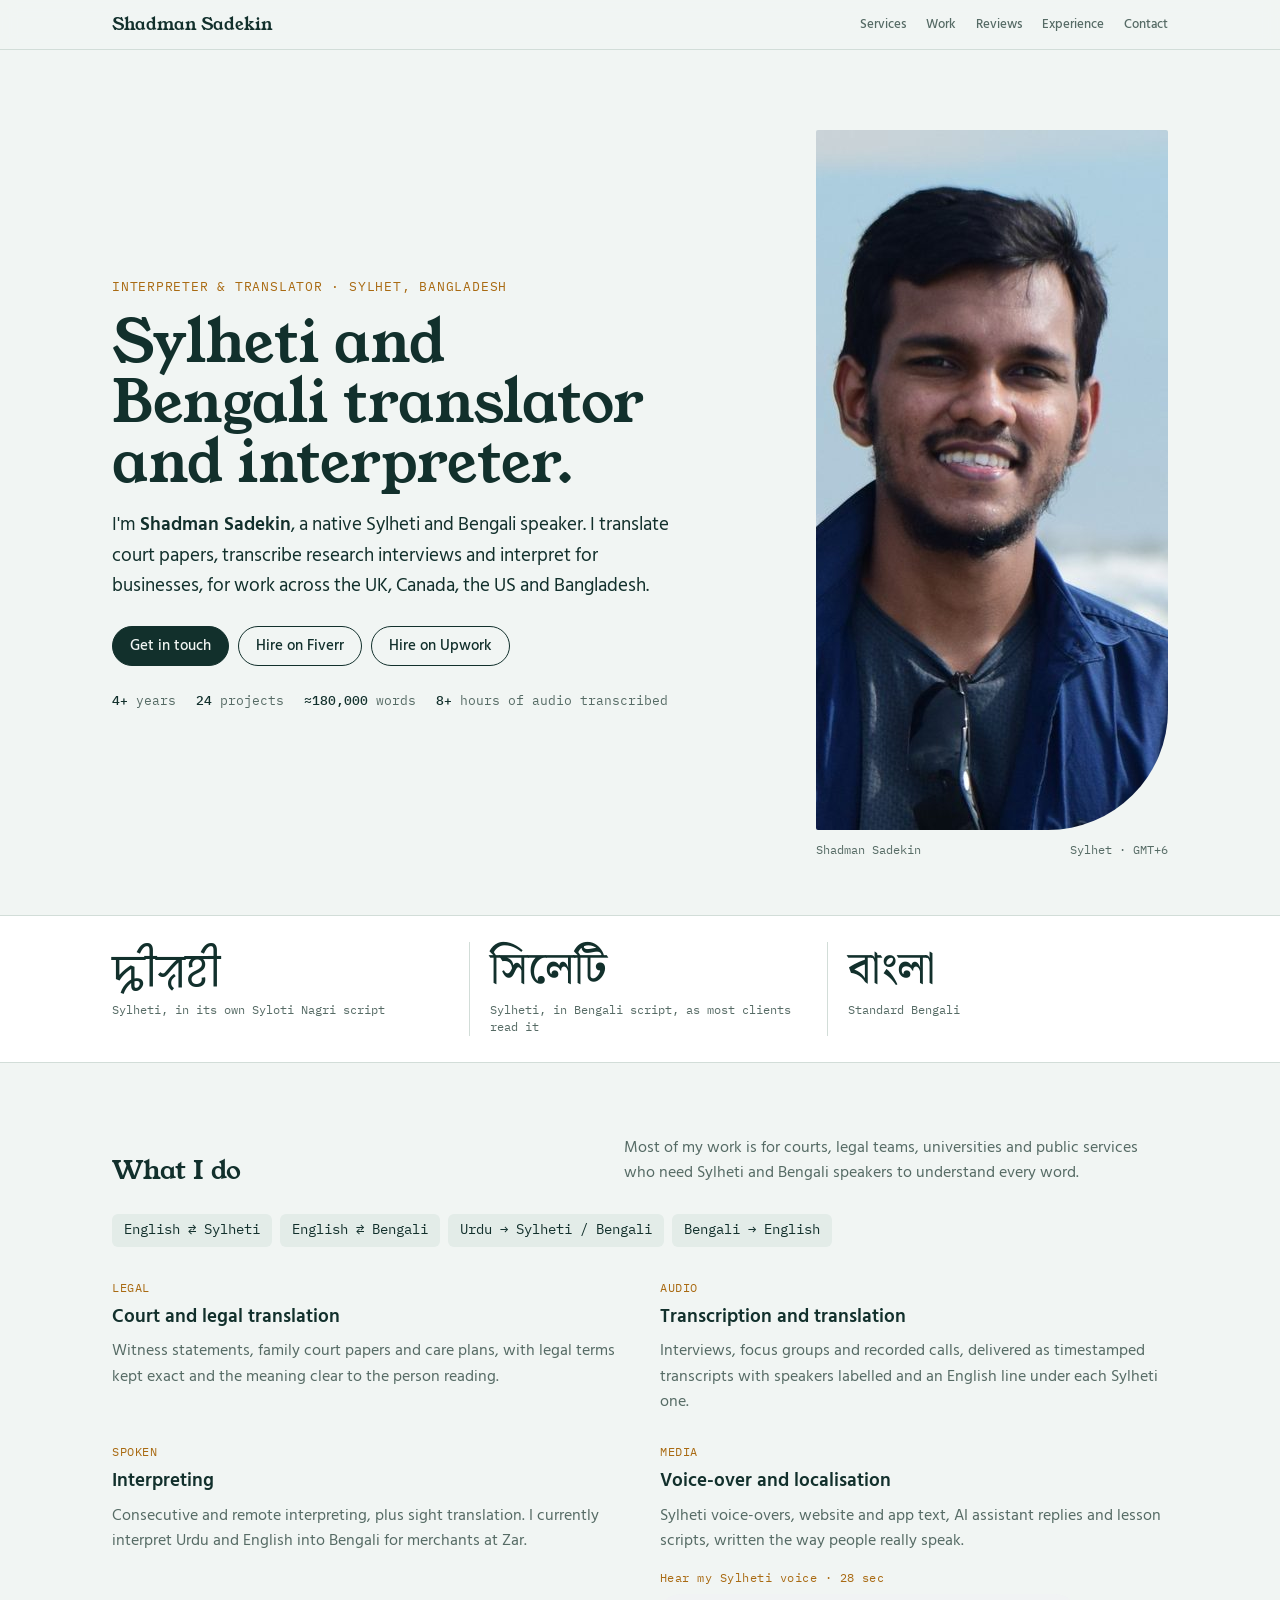
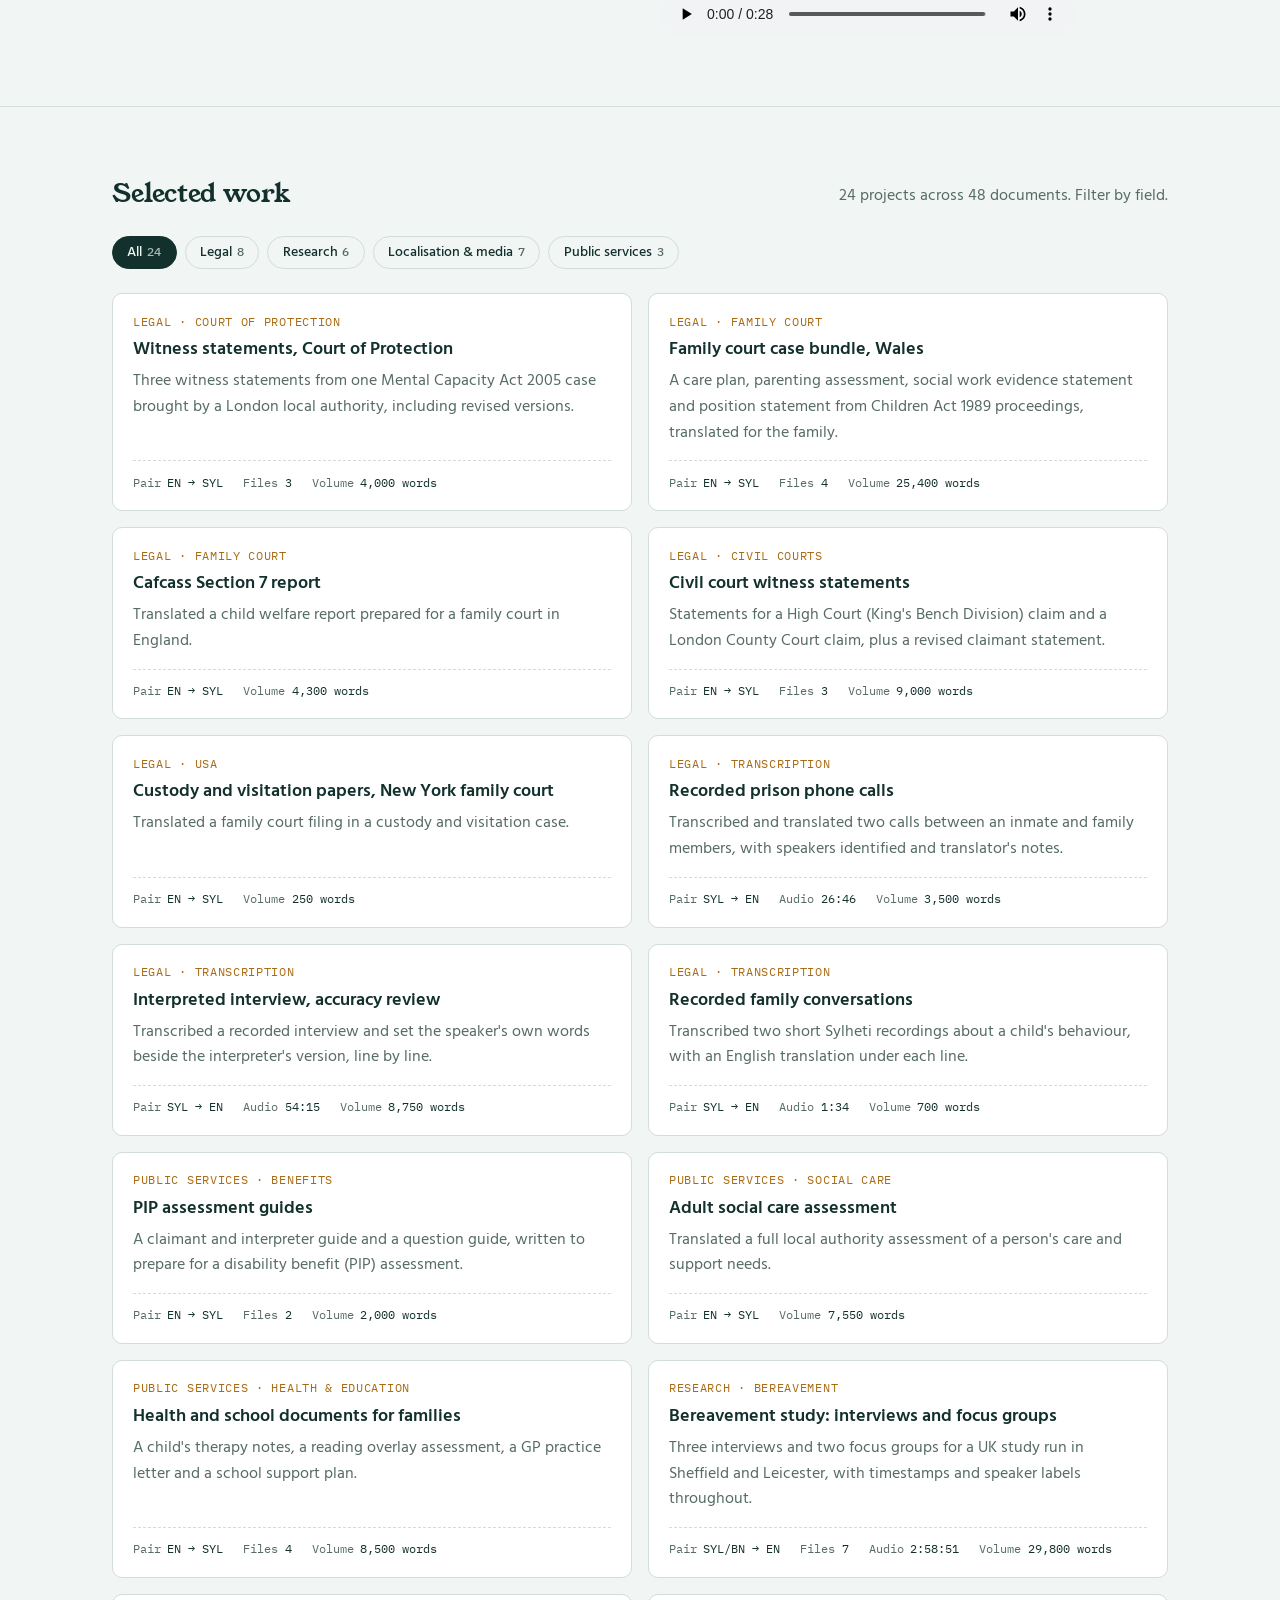
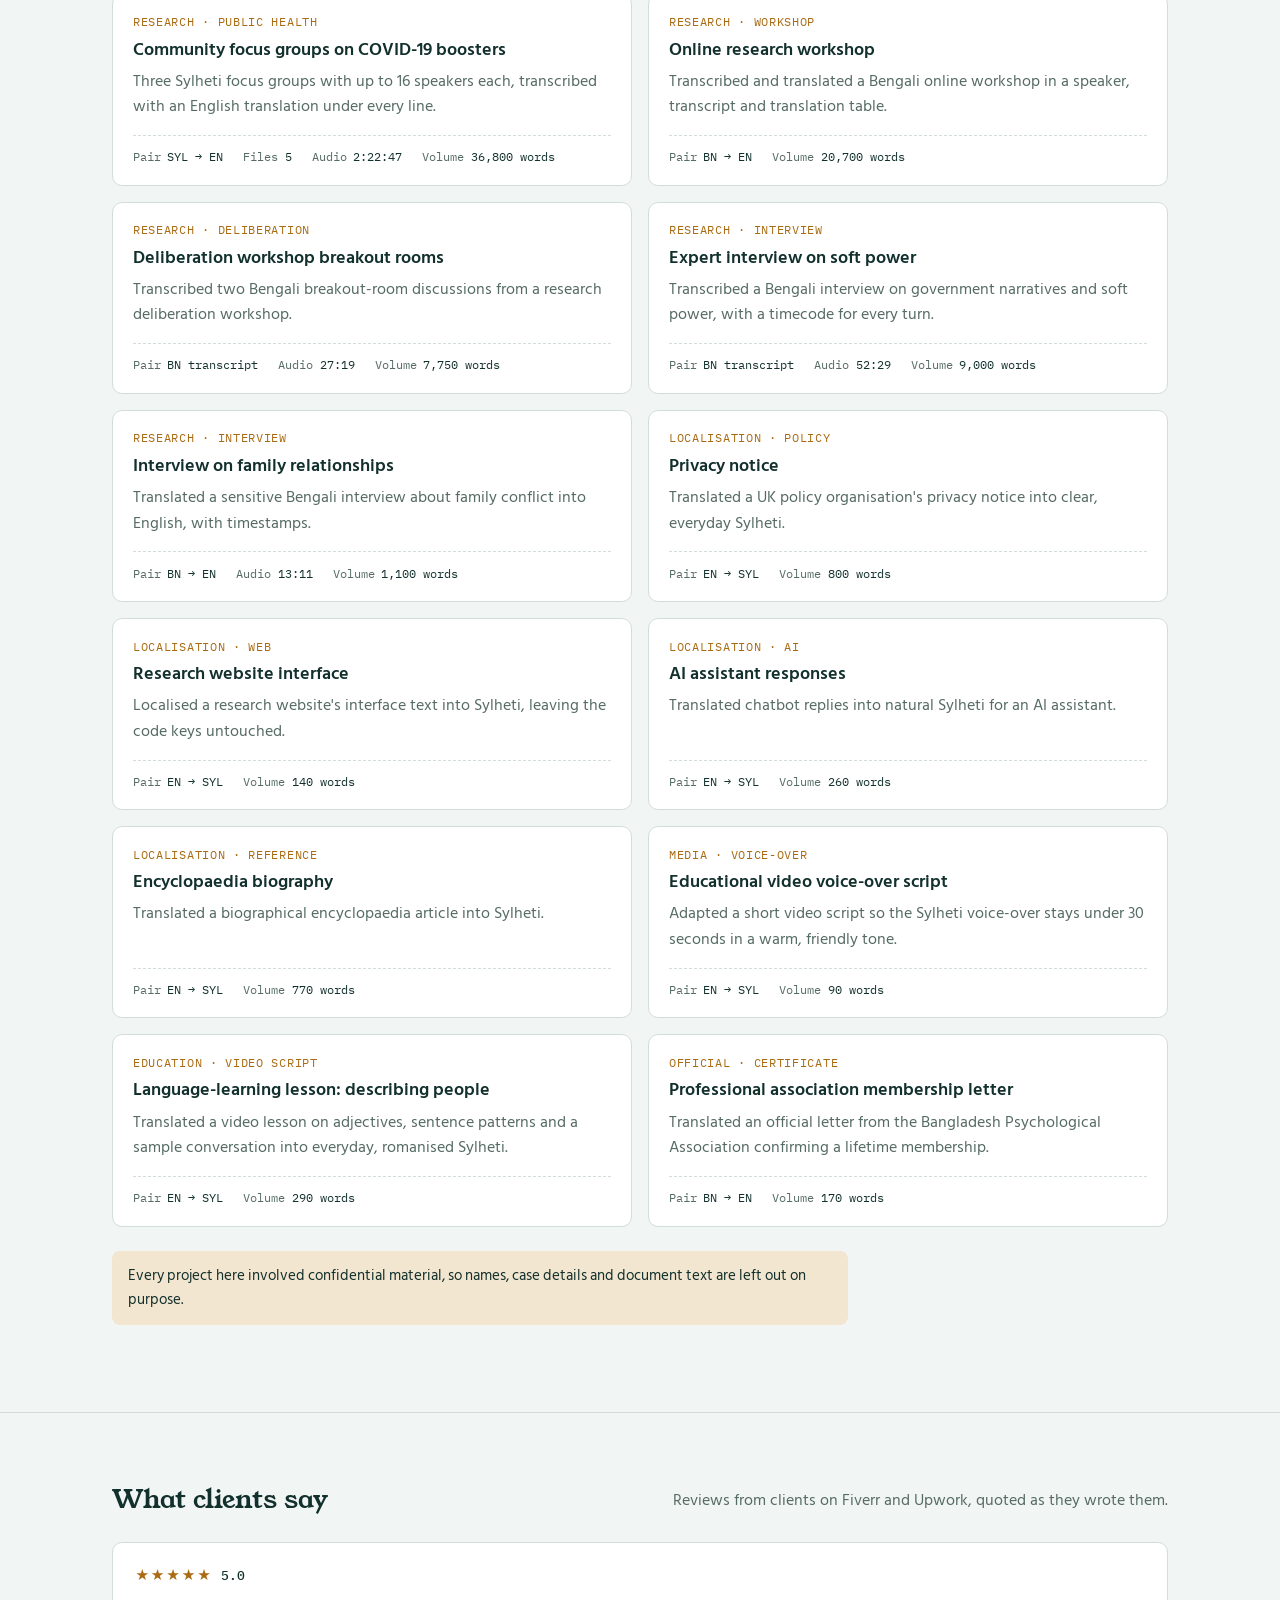
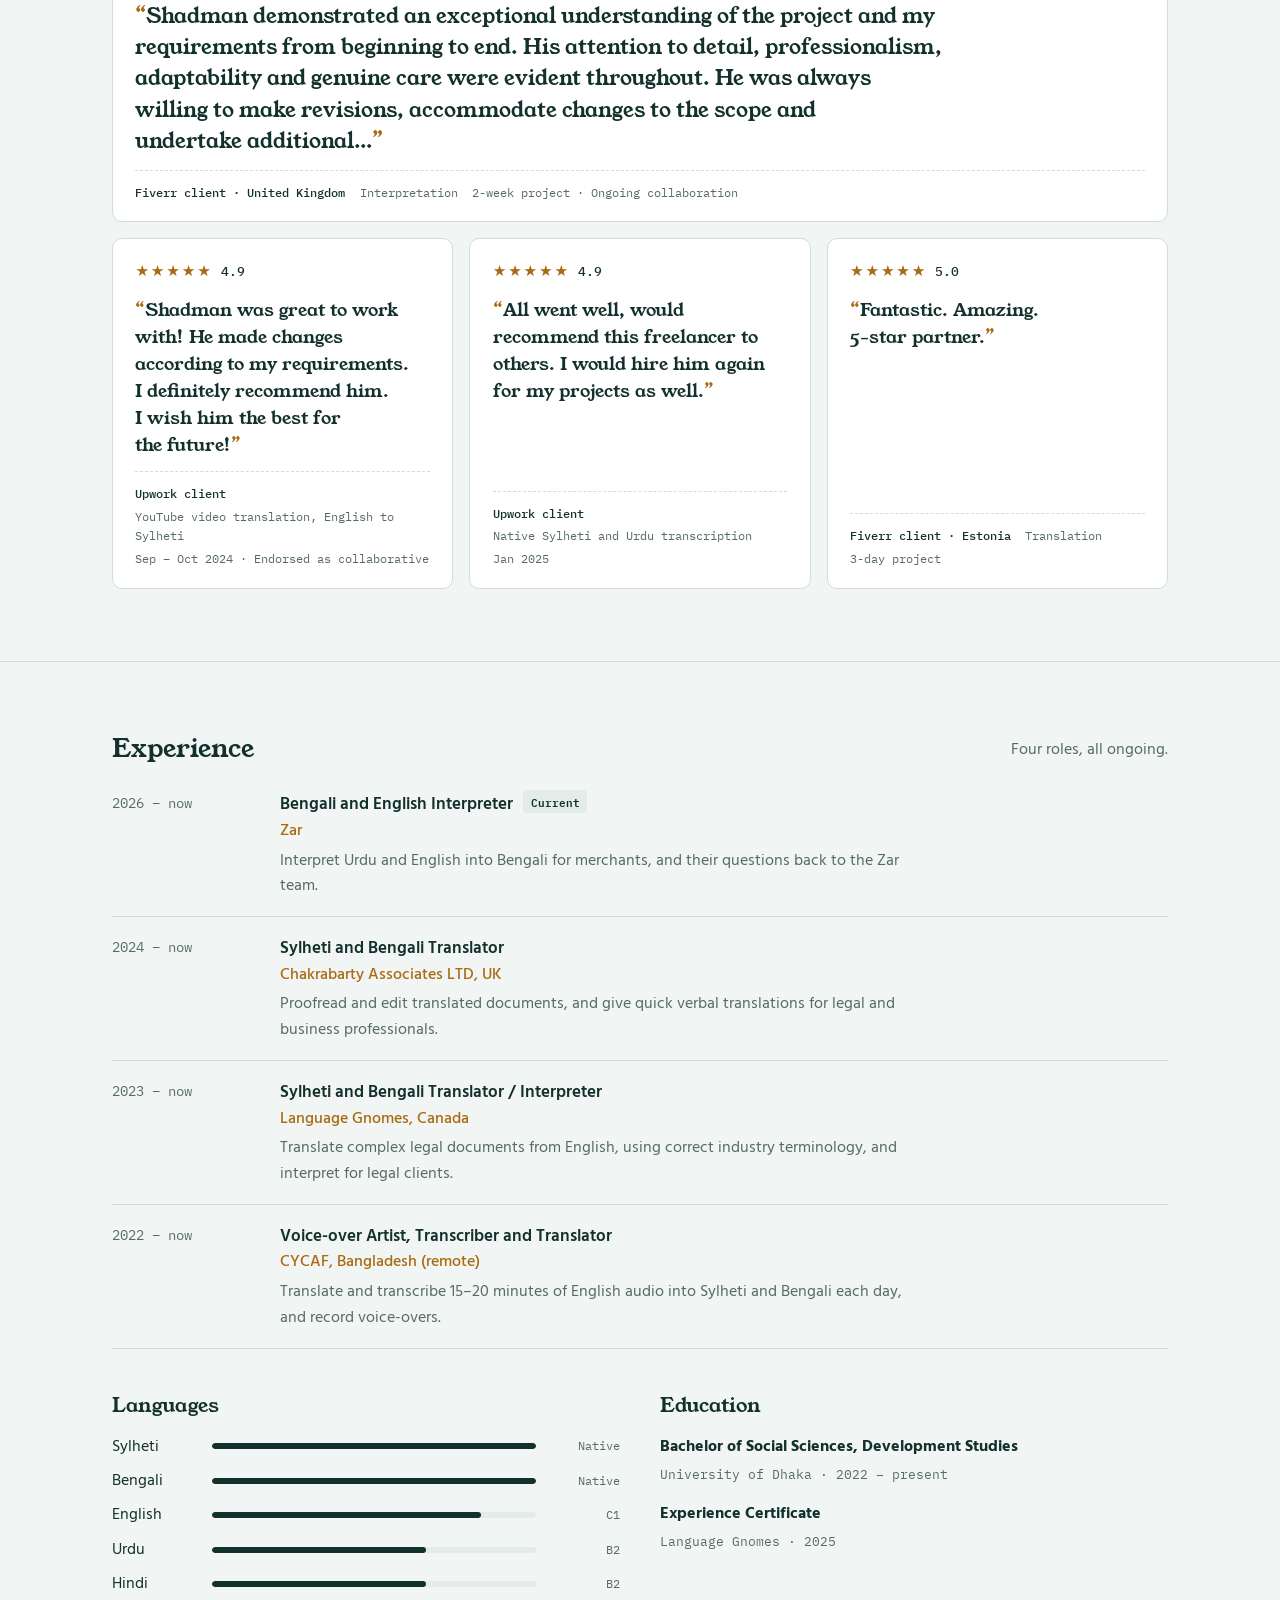
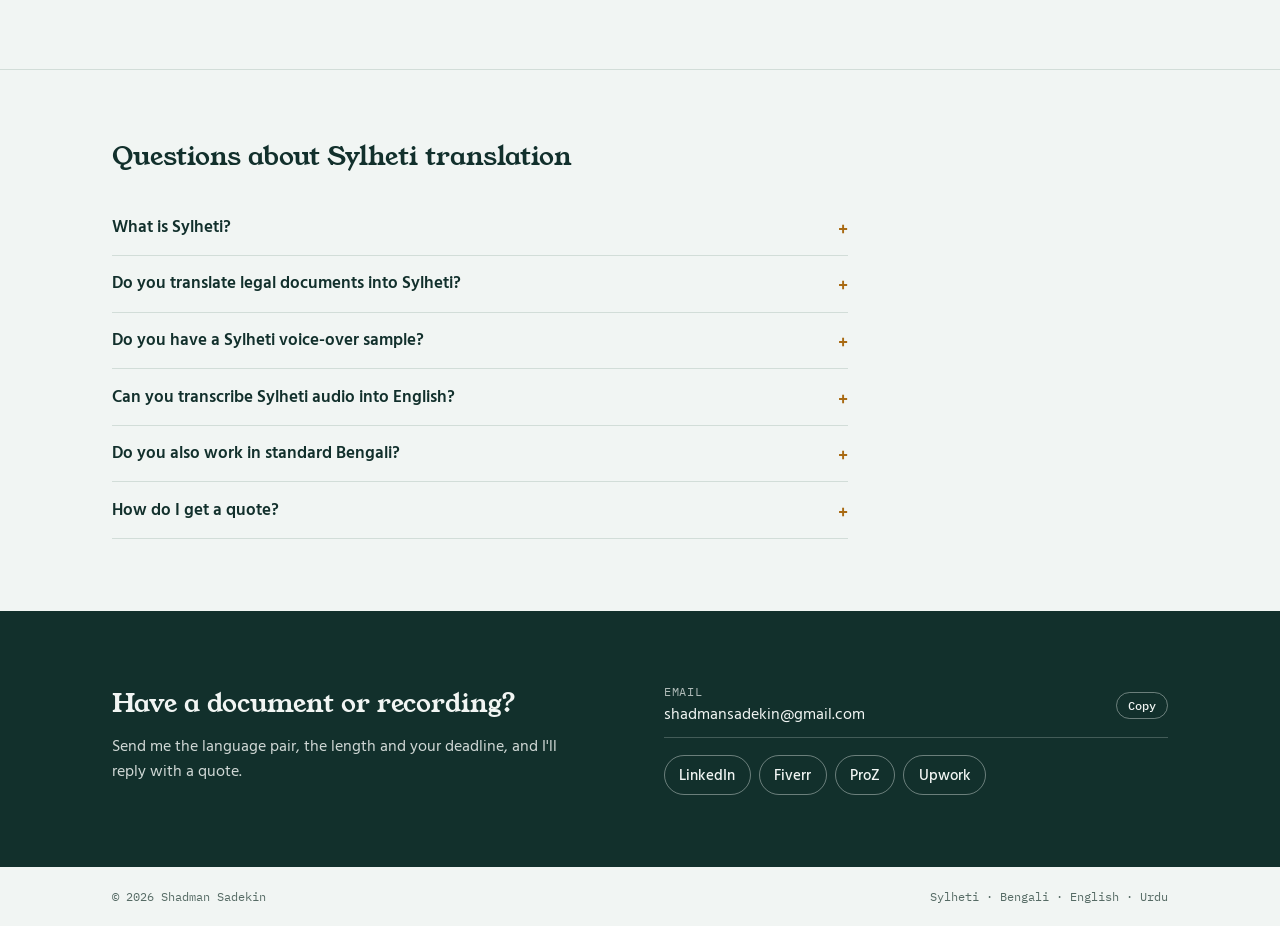
==== index.html @ e210abb5 "Add Sylheti and Bengali translator portfolio site Static one-page portfolio for Shadman Sadekin: ser" ====
<!doctype html>
<html lang="en">
<head>
<meta charset="utf-8">
<meta name="viewport" content="width=device-width, initial-scale=1, viewport-fit=cover">
<title>Shadman Sadekin | Sylheti Translator & Interpreter, Bengali Translator</title>
<meta name="description" content="Shadman Sadekin is a native Sylheti and Bengali translator and interpreter in Sylhet, Bangladesh. Legal translation, Sylheti transcription, interpreting and voice-over for UK, US and Canadian clients.">
<meta name="author" content="Shadman Sadekin">
<link rel="canonical" href="https://shadmansadekin-sylheti-bengali.netlify.app/">
<meta name="robots" content="index, follow">
<meta property="og:type" content="profile">
<meta property="og:title" content="Shadman Sadekin | Sylheti Translator & Interpreter, Bengali Translator">
<meta property="og:description" content="Shadman Sadekin is a native Sylheti and Bengali translator and interpreter in Sylhet, Bangladesh. Legal translation, Sylheti transcription, interpreting and voice-over for UK, US and Canadian clients.">
<meta property="og:url" content="https://shadmansadekin-sylheti-bengali.netlify.app/">
<meta property="og:image" content="https://shadmansadekin-sylheti-bengali.netlify.app/shadman-sadekin-sylheti-translator.jpg">
<meta property="og:image:alt" content="Shadman Sadekin, Sylheti translator">
<meta property="profile:first_name" content="Shadman">
<meta property="profile:last_name" content="Sadekin">
<meta name="twitter:card" content="summary">
<meta name="twitter:title" content="Shadman Sadekin | Sylheti Translator & Interpreter, Bengali Translator">
<meta name="twitter:description" content="Shadman Sadekin is a native Sylheti and Bengali translator and interpreter in Sylhet, Bangladesh. Legal translation, Sylheti transcription, interpreting and voice-over for UK, US and Canadian clients.">
<meta name="twitter:image" content="https://shadmansadekin-sylheti-bengali.netlify.app/shadman-sadekin-sylheti-translator.jpg">
<link rel="icon" href="favicon.svg" type="image/svg+xml">
<script type="application/ld+json">
[
 {
  "@context": "https://schema.org",
  "@type": "Person",
  "@id": "https://shadmansadekin-sylheti-bengali.netlify.app/#person",
  "name": "Shadman Sadekin",
  "jobTitle": "Sylheti and Bengali Translator and Interpreter",
  "url": "https://shadmansadekin-sylheti-bengali.netlify.app/",
  "image": "https://shadmansadekin-sylheti-bengali.netlify.app/shadman-sadekin-sylheti-translator.jpg",
  "email": "mailto:shadmansadekin@gmail.com",
  "address": {
   "@type": "PostalAddress",
   "addressLocality": "Sylhet",
   "postalCode": "3100",
   "addressCountry": "BD"
  },
  "knowsLanguage": [
   "Sylheti",
   "Bengali",
   "English",
   "Urdu",
   "Hindi"
  ],
  "alumniOf": {
   "@type": "CollegeOrUniversity",
   "name": "University of Dhaka"
  },
  "sameAs": [
   "https://www.linkedin.com/in/shadman-sadekin-sylheti-translator/",
   "https://www.fiverr.com/shadmansadekin",
   "https://www.proz.com/profile/4328783",
   "https://www.upwork.com/freelancers/~0106fdbb186510ec1e"
  ]
 },
 {
  "@context": "https://schema.org",
  "@type": "ProfessionalService",
  "name": "Shadman Sadekin – Sylheti Translation and Interpreting",
  "url": "https://shadmansadekin-sylheti-bengali.netlify.app/",
  "image": "https://shadmansadekin-sylheti-bengali.netlify.app/shadman-sadekin-sylheti-translator.jpg",
  "email": "shadmansadekin@gmail.com",
  "founder": {
   "@id": "https://shadmansadekin-sylheti-bengali.netlify.app/#person"
  },
  "address": {
   "@type": "PostalAddress",
   "addressLocality": "Sylhet",
   "postalCode": "3100",
   "addressCountry": "BD"
  },
  "areaServed": [
   "United Kingdom",
   "United States",
   "Canada",
   "Bangladesh"
  ],
  "availableLanguage": [
   "Sylheti",
   "Bengali",
   "English",
   "Urdu"
  ],
  "serviceType": [
   "Sylheti translation",
   "Sylheti interpreting",
   "Sylheti transcription",
   "Bengali translation",
   "Legal translation",
   "Voice-over"
  ],
  "sameAs": [
   "https://www.linkedin.com/in/shadman-sadekin-sylheti-translator/",
   "https://www.fiverr.com/shadmansadekin",
   "https://www.proz.com/profile/4328783",
   "https://www.upwork.com/freelancers/~0106fdbb186510ec1e"
  ]
 },
 {
  "@context": "https://schema.org",
  "@type": "FAQPage",
  "mainEntity": [
   {
    "@type": "Question",
    "name": "What is Sylheti?",
    "acceptedAnswer": {
     "@type": "Answer",
     "text": "Sylheti is the language of the Sylhet region in north-east Bangladesh. It is also the main home language of most British Bangladeshi families. It is close to Bengali but different enough that many Sylheti speakers need a Sylheti translator or interpreter, not a standard Bengali one."
    }
   },
   {
    "@type": "Question",
    "name": "Do you translate legal documents into Sylheti?",
    "acceptedAnswer": {
     "@type": "Answer",
     "text": "Yes. I have translated witness statements for the Court of Protection, the High Court and county courts, family court bundles, Cafcass Section 7 reports, care plans and parenting assessments from English into Sylheti."
    }
   },
   {
    "@type": "Question",
    "name": "Do you have a Sylheti voice-over sample?",
    "acceptedAnswer": {
     "@type": "Answer",
     "text": "Yes. You can play a 28-second sample of my Sylheti voice in the Services section of this page."
    }
   },
   {
    "@type": "Question",
    "name": "Can you transcribe Sylheti audio into English?",
    "acceptedAnswer": {
     "@type": "Answer",
     "text": "Yes. I have transcribed more than 8 hours of Sylheti and Bengali interviews, focus groups and recorded calls, delivered as timestamped transcripts with speakers labelled and an English translation under each line."
    }
   },
   {
    "@type": "Question",
    "name": "Do you also work in standard Bengali?",
    "acceptedAnswer": {
     "@type": "Answer",
     "text": "Yes. I am a native speaker of both Sylheti and Bengali, and I translate and interpret between English, Bengali and Urdu."
    }
   },
   {
    "@type": "Question",
    "name": "How do I get a quote?",
    "acceptedAnswer": {
     "@type": "Answer",
     "text": "Email shadmansadekin@gmail.com with the language pair, the length of the document or recording, and your deadline. You can also hire me on Fiverr, Upwork or ProZ."
    }
   }
  ]
 }
]
</script>
<style>
html, body { margin: 0; }
img { max-width: 100%; }
[hidden] { display: none !important; }
:root { padding-top: env(safe-area-inset-top, 0px); padding-bottom: env(safe-area-inset-bottom, 0px); }
</style>
<link rel="preconnect" href="https://fonts.googleapis.com">
<link rel="preconnect" href="https://fonts.gstatic.com" crossorigin>
<link rel="stylesheet" href="https://fonts.googleapis.com/css2?family=Young+Serif&family=Hind+Siliguri:wght@400;500;600&family=IBM+Plex+Mono:wght@400;500&family=Noto+Sans+Syloti+Nagri&family=Noto+Serif+Bengali:wght@500&display=swap">
<style>
/* Layout: a working translator's file. Hero with portrait, a band of the three scripts he works in,
   then services, a filterable case list, experience and contact, all on one narrow reading column. */
:root {
  --paper: #f1f5f3;      /* tea-garden mist */
  --surface: #ffffff;
  --ink: #12302c;        /* deep tea-leaf green */
  --muted: #566b65;
  --rule: #d2ddd8;
  --accent: #a96a12;     /* saffron ochre */
  --accent-soft: #f3e6d0;
  --chip: #e3ece8;

  --display: "Young Serif", "Georgia", "Times New Roman", serif;
  --body: "Hind Siliguri", "Segoe UI", system-ui, -apple-system, sans-serif;
  --mono: "IBM Plex Mono", ui-monospace, "SFMono-Regular", Menlo, Consolas, monospace;
  --nagri: "Noto Sans Syloti Nagri", serif;
  --bangla: "Noto Serif Bengali", "Hind Siliguri", serif;

  --step--1: 0.8125rem;
  --step-0: 1rem;
  --step-1: 1.2rem;
  --step-2: 1.6rem;
  --step-3: clamp(2.4rem, 6vw, 3.6rem);
  --wrap: 68rem;
}
@media (prefers-color-scheme: dark) {
  :root:not([data-theme="light"]) {
    --paper: #0d1715; --surface: #13211e; --ink: #e2ebe7; --muted: #94a7a1;
    --rule: #24372f; --accent: #e2a447; --accent-soft: #3a2c16; --chip: #1b2d29;
    color-scheme: dark;
  }
}
:root[data-theme="dark"] {
  --paper: #0d1715; --surface: #13211e; --ink: #e2ebe7; --muted: #94a7a1;
  --rule: #24372f; --accent: #e2a447; --accent-soft: #3a2c16; --chip: #1b2d29;
  color-scheme: dark;
}

* { box-sizing: border-box; }
html { scroll-behavior: smooth; }
@media (prefers-reduced-motion: reduce) { html { scroll-behavior: auto; } }
body {
  background: var(--paper);
  color: var(--ink);
  font-family: var(--body);
  font-size: var(--step-0);
  line-height: 1.6;
}
a { color: inherit; }
a:focus-visible, button:focus-visible { outline: 2px solid var(--accent); outline-offset: 3px; border-radius: 4px; }

.wrap {
  max-width: var(--wrap);
  margin-inline: auto;
  padding-left: max(16px, env(safe-area-inset-left, 0px));
  padding-right: max(16px, env(safe-area-inset-right, 0px));
}

/* Top bar */
body::before { content: ""; position: fixed; inset: 0 0 auto; height: env(safe-area-inset-top, 0px); z-index: 10; background: var(--paper); }
.topbar {
  position: sticky; top: env(safe-area-inset-top, 0px); z-index: 5;
  background: color-mix(in srgb, var(--paper) 92%, transparent);
  backdrop-filter: blur(8px);
  border-bottom: 1px solid var(--rule);
}
.topbar .wrap { display: flex; align-items: center; justify-content: space-between; gap: 1rem; padding-block: 0.7rem; }
.brand { font-family: var(--display); font-size: 1.05rem; text-decoration: none; }
.topbar nav { display: flex; gap: 1.25rem; flex-wrap: wrap; }
.topbar nav a { text-decoration: none; font-size: var(--step--1); color: var(--muted); font-weight: 500; }
.topbar nav a:hover { color: var(--ink); }

/* Hero */
.hero .wrap {
  display: grid;
  grid-template-columns: minmax(0, 1.35fr) minmax(0, 1fr);
  gap: clamp(1.5rem, 5vw, 4rem);
  align-items: center;
  padding-block: clamp(2.5rem, 7vw, 5rem) clamp(2rem, 5vw, 3.5rem);
}
.eyebrow {
  font-family: var(--mono); font-size: var(--step--1); letter-spacing: 0.06em; text-transform: uppercase;
  color: var(--accent); margin: 0 0 0.9rem;
}
.hero h1 {
  font-family: var(--display); font-weight: 400; font-size: var(--step-3); line-height: 1.05;
  margin: 0 0 1rem; text-wrap: balance;
}
.hero .lede { font-size: var(--step-1); max-width: 36rem; margin: 0 0 1.5rem; }
.hero .lede strong { font-weight: 600; }
.cta { display: flex; flex-wrap: wrap; gap: 0.6rem; margin-bottom: 1.6rem; }
.btn {
  display: inline-flex; align-items: center; gap: 0.4rem;
  padding: 0.6rem 1.05rem; border-radius: 999px; font-weight: 500; text-decoration: none;
  border: 1px solid var(--ink); font-size: 0.95rem; line-height: 1.2;
}
.btn.primary { background: var(--ink); color: var(--paper); }
.btn.primary:hover { background: var(--accent); border-color: var(--accent); color: var(--paper); }
.btn.ghost:hover { border-color: var(--accent); color: var(--accent); }
.stats {
  font-family: var(--mono); font-size: var(--step--1); color: var(--muted);
  display: flex; flex-wrap: wrap; gap: 0.35rem 1.25rem; margin: 0; padding: 0; list-style: none;
  font-variant-numeric: tabular-nums;
}
.stats b { color: var(--ink); font-weight: 500; }

.portrait { margin: 0; justify-self: end; width: 100%; max-width: 22rem; }
.portrait img {
  display: block; width: 100%; max-width: 100%; aspect-ratio: 4 / 5; object-fit: cover;
  border-radius: 2px 2px 120px 2px;
}
.portrait figcaption {
  font-family: var(--mono); font-size: 0.75rem; color: var(--muted); margin-top: 0.6rem;
  display: flex; justify-content: space-between; gap: 1rem;
}

/* Script band */
.scripts { border-block: 1px solid var(--rule); background: var(--surface); }
.scripts .wrap { display: grid; grid-template-columns: repeat(3, minmax(0, 1fr)); padding-block: 1.6rem; gap: 1rem; }
.specimen { display: grid; gap: 0.3rem; align-content: start; }
.specimen + .specimen { border-left: 1px solid var(--rule); padding-left: 1.25rem; }
.glyphs { font-size: clamp(1.9rem, 5vw, 2.8rem); line-height: 1.25; }
.glyphs.nagri { font-family: var(--nagri); }
.glyphs.bangla { font-family: var(--bangla); font-weight: 500; }
.specimen small { font-family: var(--mono); font-size: 0.75rem; color: var(--muted); line-height: 1.4; }

/* Sections */
section.block { padding-block: clamp(2.75rem, 7vw, 4.5rem); }
section.block + section.block { border-top: 1px solid var(--rule); }
.sec-head { display: flex; justify-content: space-between; align-items: end; gap: 1rem 2rem; flex-wrap: wrap; margin-bottom: 1.75rem; }
.sec-head h2 { font-family: var(--display); font-weight: 400; font-size: var(--step-2); margin: 0; line-height: 1.15; text-wrap: balance; }
.sec-head p { margin: 0; color: var(--muted); max-width: 34rem; }

/* Pairs */
.pairs { display: flex; flex-wrap: wrap; gap: 0.5rem; margin: 0 0 2rem; padding: 0; list-style: none; }
.pairs li {
  font-family: var(--mono); font-size: 0.85rem; background: var(--chip); padding: 0.35rem 0.75rem; border-radius: 6px;
}

/* Services */
.services { display: grid; grid-template-columns: repeat(2, minmax(0, 1fr)); gap: 1.75rem 2.5rem; }
.service h3 { font-size: var(--step-1); font-weight: 600; margin: 0 0 0.35rem; }
.service p { margin: 0; color: var(--muted); max-width: 32rem; }
.service .tag { font-family: var(--mono); font-size: 0.72rem; color: var(--accent); letter-spacing: 0.05em; text-transform: uppercase; display: block; margin-bottom: 0.3rem; }

/* Work */
.filters { display: flex; flex-wrap: wrap; gap: 0.5rem; margin-bottom: 1.5rem; }
.filters button {
  font: 500 0.88rem/1.2 var(--body); color: var(--ink); background: transparent;
  border: 1px solid var(--rule); border-radius: 999px; padding: 0.45rem 0.9rem; cursor: pointer;
}
.filters button:hover { border-color: var(--ink); }
.filters button[aria-pressed="true"] { background: var(--ink); color: var(--paper); border-color: var(--ink); }
.filters button span { font-family: var(--mono); font-size: 0.75rem; opacity: 0.7; margin-left: 0.3rem; }

.cases { list-style: none; margin: 0; padding: 0; display: grid; grid-template-columns: repeat(2, minmax(0, 1fr)); gap: 1rem; }
.case {
  background: var(--surface); border: 1px solid var(--rule); border-radius: 10px;
  padding: 1.15rem 1.25rem 1.1rem; display: grid; grid-template-rows: auto auto 1fr auto; gap: 0.45rem; min-width: 0;
}
.case .kind { font-family: var(--mono); font-size: 0.72rem; letter-spacing: 0.06em; text-transform: uppercase; color: var(--accent); }
.case h3 { margin: 0; font-size: 1.1rem; font-weight: 600; line-height: 1.3; }
.case p { margin: 0; color: var(--muted); }
.case dl {
  margin: 0.5rem 0 0; padding-top: 0.7rem; border-top: 1px dashed var(--rule);
  display: flex; flex-wrap: wrap; gap: 0.4rem 1.25rem; font-family: var(--mono); font-size: 0.78rem;
  font-variant-numeric: tabular-nums;
}
.case dl div { display: flex; gap: 0.4rem; }
.case dt { color: var(--muted); }
.case dd { margin: 0; }
.confidential {
  margin-top: 1.5rem; padding: 0.85rem 1rem; border-radius: 8px; background: var(--accent-soft);
  font-size: 0.92rem; max-width: 46rem;
}

/* Experience */
.timeline { list-style: none; margin: 0; padding: 0; display: grid; gap: 0; }
.timeline li {
  display: grid; grid-template-columns: 9rem minmax(0, 1fr); gap: 1.5rem;
  padding-block: 1.1rem; border-bottom: 1px solid var(--rule);
}
.timeline li:first-child { padding-top: 0; }
.timeline .when { font-family: var(--mono); font-size: 0.85rem; color: var(--muted); padding-top: 0.15rem; font-variant-numeric: tabular-nums; }
.timeline h3 { margin: 0; font-size: 1.05rem; font-weight: 600; }
.timeline .org { color: var(--accent); font-weight: 500; }
.timeline p { margin: 0.25rem 0 0; color: var(--muted); max-width: 40rem; }
.now { font-family: var(--mono); font-size: 0.7rem; background: var(--chip); color: var(--ink); padding: 0.1rem 0.45rem; border-radius: 4px; margin-left: 0.4rem; vertical-align: 2px; }

.two-col { display: grid; grid-template-columns: minmax(0, 1fr) minmax(0, 1fr); gap: 2.5rem; margin-top: 2.5rem; }
.two-col h3 { font-family: var(--display); font-weight: 400; font-size: 1.25rem; margin: 0 0 0.8rem; }
.langs { list-style: none; margin: 0; padding: 0; display: grid; gap: 0.55rem; }
.langs li { display: grid; grid-template-columns: 5.5rem minmax(0, 1fr) auto; align-items: center; gap: 0.75rem; }
.langs .bar { height: 6px; background: var(--chip); border-radius: 3px; overflow: hidden; }
.langs .bar i { display: block; height: 100%; background: var(--ink); border-radius: 3px; }
.langs .lvl { font-family: var(--mono); font-size: 0.78rem; color: var(--muted); min-width: 4.5rem; text-align: right; }
.edu p { margin: 0 0 0.35rem; }
.edu .meta { font-family: var(--mono); font-size: 0.8rem; color: var(--muted); }

/* Contact */
.contact { background: var(--ink); color: var(--paper); }
.contact .wrap { padding-block: clamp(2.75rem, 7vw, 4.5rem); display: grid; grid-template-columns: minmax(0, 1fr) minmax(0, 1fr); gap: 2rem 3rem; }
.contact h2 { font-family: var(--display); font-weight: 400; font-size: var(--step-2); margin: 0 0 0.6rem; }
.contact p { margin: 0; opacity: 0.85; max-width: 30rem; }
.reach { display: grid; gap: 0.7rem; align-content: start; }
.reach-row {
  display: flex; align-items: center; justify-content: space-between; gap: 0.75rem;
  border-bottom: 1px solid color-mix(in srgb, var(--paper) 22%, transparent); padding-bottom: 0.6rem; min-width: 0;
}
.reach-row .label { font-family: var(--mono); font-size: 0.72rem; text-transform: uppercase; letter-spacing: 0.06em; opacity: 0.7; display: block; }
.reach-row .val { font-size: 1rem; overflow-wrap: anywhere; user-select: all; }
.reach-row a.val { text-decoration: none; }
.reach-row a.val:hover { color: var(--accent); }
.copy {
  font: 500 0.78rem/1 var(--mono); background: transparent; color: var(--paper); cursor: pointer;
  border: 1px solid color-mix(in srgb, var(--paper) 40%, transparent); border-radius: 999px; padding: 0.4rem 0.7rem; flex-shrink: 0;
}
.copy:hover { border-color: var(--accent); color: var(--accent); }
.profiles { display: flex; flex-wrap: wrap; gap: 0.5rem; margin-top: 0.4rem; }
.profiles a {
  text-decoration: none; border: 1px solid color-mix(in srgb, var(--paper) 40%, transparent);
  border-radius: 999px; padding: 0.45rem 0.9rem; font-weight: 500; font-size: 0.92rem;
}
.profiles a:hover { border-color: var(--accent); color: var(--accent); }
footer { font-family: var(--mono); font-size: 0.75rem; color: var(--muted); }
footer .wrap { padding-block: 1.25rem; display: flex; justify-content: space-between; gap: 1rem; flex-wrap: wrap; }

@media (max-width: 760px) {
  .hero .wrap { grid-template-columns: minmax(0, 1fr); }
  .portrait { justify-self: start; max-width: 16rem; order: -1; }
  .services, .cases, .two-col, .contact .wrap { grid-template-columns: minmax(0, 1fr); }
  .timeline li { grid-template-columns: minmax(0, 1fr); gap: 0.2rem; }
  .topbar nav { gap: 0.9rem; }
}
@media (max-width: 520px) {
  .scripts .wrap { grid-template-columns: minmax(0, 1fr); }
  .specimen + .specimen { border-left: 0; padding-left: 0; border-top: 1px solid var(--rule); padding-top: 0.9rem; }
  .topbar nav a.opt { display: none; }
}

.voice { margin-top: 0.9rem; display: grid; gap: 0.4rem; max-width: 26rem; }
.voice-label { font-family: var(--mono); font-size: 0.75rem; color: var(--accent); letter-spacing: 0.04em; }
.voice audio { width: 100%; max-width: 100%; height: 40px; }

.reviews { display: grid; grid-template-columns: repeat(3, minmax(0, 1fr)); gap: 1rem; }
.review {
  margin: 0; background: var(--surface); border: 1px solid var(--rule); border-radius: 10px;
  padding: 1.3rem 1.4rem 1.2rem; display: grid; grid-template-rows: auto 1fr auto; gap: 0.8rem; min-width: 0;
}
.review:first-child { grid-column: 1 / -1; }
.stars { display: flex; align-items: center; gap: 0.5rem; color: var(--accent); letter-spacing: 0.12em; font-size: 0.95rem; }
.stars b { font-family: var(--mono); font-weight: 500; font-size: 0.8rem; color: var(--ink); letter-spacing: 0; }
.review blockquote { margin: 0; }
.review blockquote p { margin: 0; font-family: var(--display); font-size: 1.12rem; line-height: 1.5; text-wrap: pretty; }
.review:first-child blockquote p { font-size: 1.3rem; max-width: 52rem; }
.review blockquote p::before { content: "\201C"; color: var(--accent); }
.review blockquote p::after { content: "\201D"; color: var(--accent); }
.review figcaption {
  display: flex; flex-wrap: wrap; gap: 0.2rem 0.9rem; padding-top: 0.75rem; border-top: 1px dashed var(--rule);
  font-family: var(--mono); font-size: 0.76rem; color: var(--muted);
}
.review figcaption strong { color: var(--ink); font-weight: 500; }
@media (max-width: 900px) {
  .reviews { grid-template-columns: minmax(0, 1fr); }
}

.faqs { display: grid; gap: 0; max-width: 46rem; }
.faq { border-bottom: 1px solid var(--rule); padding-block: 0.9rem; }
.faq summary { cursor: pointer; font-weight: 600; font-size: 1.05rem; list-style: none; display: flex; justify-content: space-between; gap: 1rem; }
.faq summary::-webkit-details-marker { display: none; }
.faq summary::after { content: "+"; font-family: var(--mono); color: var(--accent); }
.faq[open] summary::after { content: "–"; }
.faq p { margin: 0.5rem 0 0; color: var(--muted); }
</style>

</head>
<body>
<header class="topbar">
  <div class="wrap">
    <a class="brand" href="#top">Shadman Sadekin</a>
    <nav aria-label="Sections">
      <a href="#services" class="opt">Services</a>
      <a href="#work">Work</a>
      <a href="#reviews" class="opt">Reviews</a>
      <a href="#experience">Experience</a>
      <a href="#contact">Contact</a>
    </nav>
  </div>
</header>

<main id="top">
  <section class="hero">
    <div class="wrap">
      <div>
        <p class="eyebrow">Interpreter &amp; Translator · Sylhet, Bangladesh</p>
        <h1>Sylheti and Bengali translator and interpreter.</h1>
        <p class="lede">I'm <strong>Shadman Sadekin</strong>, a native Sylheti and Bengali speaker. I translate court papers, transcribe research interviews and interpret for businesses, for work across the UK, Canada, the US and Bangladesh.</p>
        <div class="cta">
          <a class="btn primary" href="#contact">Get in touch</a>
          <a class="btn ghost" href="https://www.fiverr.com/shadmansadekin" target="_blank" rel="noopener">Hire on Fiverr</a>
          <a class="btn ghost" href="https://www.upwork.com/freelancers/~0106fdbb186510ec1e" target="_blank" rel="noopener">Hire on Upwork</a>
        </div>
        <ul class="stats" aria-label="Portfolio at a glance">
          <li><b>4+</b> years</li>
          <li><b>24</b> projects</li>
          <li><b>≈180,000</b> words</li>
          <li><b>8+</b> hours of audio transcribed</li>
        </ul>
      </div>
      <figure class="portrait">
        <img src="shadman-sadekin-sylheti-translator.jpg" alt="Portrait of Shadman Sadekin smiling, wearing a navy shirt, with the sea behind him" width="560" height="700">
        <figcaption><span>Shadman Sadekin</span><span>Sylhet · GMT+6</span></figcaption>
      </figure>
    </div>
  </section>

  <div class="scripts" aria-label="The languages and scripts I work in">
    <div class="wrap">
      <div class="specimen">
        <span class="glyphs nagri" lang="syl-Sylo">ꠍꠤꠟꠐꠤ</span>
        <small>Sylheti, in its own Syloti Nagri script</small>
      </div>
      <div class="specimen">
        <span class="glyphs bangla" lang="syl-Beng">সিলেটি</span>
        <small>Sylheti, in Bengali script, as most clients read it</small>
      </div>
      <div class="specimen">
        <span class="glyphs bangla" lang="bn">বাংলা</span>
        <small>Standard Bengali</small>
      </div>
    </div>
  </div>

  <section class="block" id="services">
    <div class="wrap">
      <div class="sec-head">
        <h2>What I do</h2>
        <p>Most of my work is for courts, legal teams, universities and public services who need Sylheti and Bengali speakers to understand every word.</p>
      </div>
      <ul class="pairs" aria-label="Language pairs">
        <li>English ⇄ Sylheti</li>
        <li>English ⇄ Bengali</li>
        <li>Urdu → Sylheti / Bengali</li>
        <li>Bengali → English</li>
      </ul>
      <div class="services">
        <div class="service">
          <span class="tag">Legal</span>
          <h3>Court and legal translation</h3>
          <p>Witness statements, family court papers and care plans, with legal terms kept exact and the meaning clear to the person reading.</p>
        </div>
        <div class="service">
          <span class="tag">Audio</span>
          <h3>Transcription and translation</h3>
          <p>Interviews, focus groups and recorded calls, delivered as timestamped transcripts with speakers labelled and an English line under each Sylheti one.</p>
        </div>
        <div class="service">
          <span class="tag">Spoken</span>
          <h3>Interpreting</h3>
          <p>Consecutive and remote interpreting, plus sight translation. I currently interpret Urdu and English into Bengali for merchants at Zar.</p>
        </div>
        <div class="service">
          <span class="tag">Media</span>
          <h3>Voice-over and localisation</h3>
          <p>Sylheti voice-overs, website and app text, AI assistant replies and lesson scripts, written the way people really speak.</p>
          <div class="voice">
            <span class="voice-label">Hear my Sylheti voice · 28 sec</span>
            <audio id="voice-sample" controls preload="metadata" src="shadman-sadekin-sylheti-voice-sample.mp3">Your browser can't play this audio sample.</audio>
          </div>
        </div>
      </div>
    </div>
  </section>

  <section class="block" id="work">
    <div class="wrap">
      <div class="sec-head">
        <h2>Selected work</h2>
        <p>24 projects across 48 documents. Filter by field.</p>
      </div>
      <div class="filters" role="group" aria-label="Filter projects by field">
        <button type="button" id="f-all" data-filter="all" aria-pressed="true">All<span>24</span></button>
        <button type="button" id="f-legal" data-filter="legal" aria-pressed="false">Legal<span>8</span></button>
        <button type="button" id="f-research" data-filter="research" aria-pressed="false">Research<span>6</span></button>
        <button type="button" id="f-local" data-filter="local" aria-pressed="false">Localisation &amp; media<span>7</span></button>
        <button type="button" id="f-public" data-filter="public" aria-pressed="false">Public services<span>3</span></button>
      </div>

      <ul class="cases" id="cases">
        <li class="case" data-cat="legal">
          <span class="kind">Legal · Court of Protection</span>
          <h3>Witness statements, Court of Protection</h3>
          <p>Three witness statements from one Mental Capacity Act 2005 case brought by a London local authority, including revised versions.</p>
          <dl><div><dt>Pair</dt><dd>EN → SYL</dd></div><div><dt>Files</dt><dd>3</dd></div><div><dt>Volume</dt><dd>4,000 words</dd></div></dl>
        </li>
        <li class="case" data-cat="legal">
          <span class="kind">Legal · Family court</span>
          <h3>Family court case bundle, Wales</h3>
          <p>A care plan, parenting assessment, social work evidence statement and position statement from Children Act 1989 proceedings, translated for the family.</p>
          <dl><div><dt>Pair</dt><dd>EN → SYL</dd></div><div><dt>Files</dt><dd>4</dd></div><div><dt>Volume</dt><dd>25,400 words</dd></div></dl>
        </li>
        <li class="case" data-cat="legal">
          <span class="kind">Legal · Family court</span>
          <h3>Cafcass Section 7 report</h3>
          <p>Translated a child welfare report prepared for a family court in England.</p>
          <dl><div><dt>Pair</dt><dd>EN → SYL</dd></div><div><dt>Volume</dt><dd>4,300 words</dd></div></dl>
        </li>
        <li class="case" data-cat="legal">
          <span class="kind">Legal · Civil courts</span>
          <h3>Civil court witness statements</h3>
          <p>Statements for a High Court (King's Bench Division) claim and a London County Court claim, plus a revised claimant statement.</p>
          <dl><div><dt>Pair</dt><dd>EN → SYL</dd></div><div><dt>Files</dt><dd>3</dd></div><div><dt>Volume</dt><dd>9,000 words</dd></div></dl>
        </li>
        <li class="case" data-cat="legal">
          <span class="kind">Legal · USA</span>
          <h3>Custody and visitation papers, New York family court</h3>
          <p>Translated a family court filing in a custody and visitation case.</p>
          <dl><div><dt>Pair</dt><dd>EN → SYL</dd></div><div><dt>Volume</dt><dd>250 words</dd></div></dl>
        </li>
        <li class="case" data-cat="legal">
          <span class="kind">Legal · Transcription</span>
          <h3>Recorded prison phone calls</h3>
          <p>Transcribed and translated two calls between an inmate and family members, with speakers identified and translator's notes.</p>
          <dl><div><dt>Pair</dt><dd>SYL → EN</dd></div><div><dt>Audio</dt><dd>26:46</dd></div><div><dt>Volume</dt><dd>3,500 words</dd></div></dl>
        </li>
        <li class="case" data-cat="legal">
          <span class="kind">Legal · Transcription</span>
          <h3>Interpreted interview, accuracy review</h3>
          <p>Transcribed a recorded interview and set the speaker's own words beside the interpreter's version, line by line.</p>
          <dl><div><dt>Pair</dt><dd>SYL → EN</dd></div><div><dt>Audio</dt><dd>54:15</dd></div><div><dt>Volume</dt><dd>8,750 words</dd></div></dl>
        </li>
        <li class="case" data-cat="legal">
          <span class="kind">Legal · Transcription</span>
          <h3>Recorded family conversations</h3>
          <p>Transcribed two short Sylheti recordings about a child's behaviour, with an English translation under each line.</p>
          <dl><div><dt>Pair</dt><dd>SYL → EN</dd></div><div><dt>Audio</dt><dd>1:34</dd></div><div><dt>Volume</dt><dd>700 words</dd></div></dl>
        </li>
        <li class="case" data-cat="public">
          <span class="kind">Public services · Benefits</span>
          <h3>PIP assessment guides</h3>
          <p>A claimant and interpreter guide and a question guide, written to prepare for a disability benefit (PIP) assessment.</p>
          <dl><div><dt>Pair</dt><dd>EN → SYL</dd></div><div><dt>Files</dt><dd>2</dd></div><div><dt>Volume</dt><dd>2,000 words</dd></div></dl>
        </li>
        <li class="case" data-cat="public">
          <span class="kind">Public services · Social care</span>
          <h3>Adult social care assessment</h3>
          <p>Translated a full local authority assessment of a person's care and support needs.</p>
          <dl><div><dt>Pair</dt><dd>EN → SYL</dd></div><div><dt>Volume</dt><dd>7,550 words</dd></div></dl>
        </li>
        <li class="case" data-cat="public">
          <span class="kind">Public services · Health & education</span>
          <h3>Health and school documents for families</h3>
          <p>A child's therapy notes, a reading overlay assessment, a GP practice letter and a school support plan.</p>
          <dl><div><dt>Pair</dt><dd>EN → SYL</dd></div><div><dt>Files</dt><dd>4</dd></div><div><dt>Volume</dt><dd>8,500 words</dd></div></dl>
        </li>
        <li class="case" data-cat="research">
          <span class="kind">Research · Bereavement</span>
          <h3>Bereavement study: interviews and focus groups</h3>
          <p>Three interviews and two focus groups for a UK study run in Sheffield and Leicester, with timestamps and speaker labels throughout.</p>
          <dl><div><dt>Pair</dt><dd>SYL/BN → EN</dd></div><div><dt>Files</dt><dd>7</dd></div><div><dt>Audio</dt><dd>2:58:51</dd></div><div><dt>Volume</dt><dd>29,800 words</dd></div></dl>
        </li>
        <li class="case" data-cat="research">
          <span class="kind">Research · Public health</span>
          <h3>Community focus groups on COVID-19 boosters</h3>
          <p>Three Sylheti focus groups with up to 16 speakers each, transcribed with an English translation under every line.</p>
          <dl><div><dt>Pair</dt><dd>SYL → EN</dd></div><div><dt>Files</dt><dd>5</dd></div><div><dt>Audio</dt><dd>2:22:47</dd></div><div><dt>Volume</dt><dd>36,800 words</dd></div></dl>
        </li>
        <li class="case" data-cat="research">
          <span class="kind">Research · Workshop</span>
          <h3>Online research workshop</h3>
          <p>Transcribed and translated a Bengali online workshop in a speaker, transcript and translation table.</p>
          <dl><div><dt>Pair</dt><dd>BN → EN</dd></div><div><dt>Volume</dt><dd>20,700 words</dd></div></dl>
        </li>
        <li class="case" data-cat="research">
          <span class="kind">Research · Deliberation</span>
          <h3>Deliberation workshop breakout rooms</h3>
          <p>Transcribed two Bengali breakout-room discussions from a research deliberation workshop.</p>
          <dl><div><dt>Pair</dt><dd>BN transcript</dd></div><div><dt>Audio</dt><dd>27:19</dd></div><div><dt>Volume</dt><dd>7,750 words</dd></div></dl>
        </li>
        <li class="case" data-cat="research">
          <span class="kind">Research · Interview</span>
          <h3>Expert interview on soft power</h3>
          <p>Transcribed a Bengali interview on government narratives and soft power, with a timecode for every turn.</p>
          <dl><div><dt>Pair</dt><dd>BN transcript</dd></div><div><dt>Audio</dt><dd>52:29</dd></div><div><dt>Volume</dt><dd>9,000 words</dd></div></dl>
        </li>
        <li class="case" data-cat="research">
          <span class="kind">Research · Interview</span>
          <h3>Interview on family relationships</h3>
          <p>Translated a sensitive Bengali interview about family conflict into English, with timestamps.</p>
          <dl><div><dt>Pair</dt><dd>BN → EN</dd></div><div><dt>Audio</dt><dd>13:11</dd></div><div><dt>Volume</dt><dd>1,100 words</dd></div></dl>
        </li>
        <li class="case" data-cat="local">
          <span class="kind">Localisation · Policy</span>
          <h3>Privacy notice</h3>
          <p>Translated a UK policy organisation's privacy notice into clear, everyday Sylheti.</p>
          <dl><div><dt>Pair</dt><dd>EN → SYL</dd></div><div><dt>Volume</dt><dd>800 words</dd></div></dl>
        </li>
        <li class="case" data-cat="local">
          <span class="kind">Localisation · Web</span>
          <h3>Research website interface</h3>
          <p>Localised a research website's interface text into Sylheti, leaving the code keys untouched.</p>
          <dl><div><dt>Pair</dt><dd>EN → SYL</dd></div><div><dt>Volume</dt><dd>140 words</dd></div></dl>
        </li>
        <li class="case" data-cat="local">
          <span class="kind">Localisation · AI</span>
          <h3>AI assistant responses</h3>
          <p>Translated chatbot replies into natural Sylheti for an AI assistant.</p>
          <dl><div><dt>Pair</dt><dd>EN → SYL</dd></div><div><dt>Volume</dt><dd>260 words</dd></div></dl>
        </li>
        <li class="case" data-cat="local">
          <span class="kind">Localisation · Reference</span>
          <h3>Encyclopaedia biography</h3>
          <p>Translated a biographical encyclopaedia article into Sylheti.</p>
          <dl><div><dt>Pair</dt><dd>EN → SYL</dd></div><div><dt>Volume</dt><dd>770 words</dd></div></dl>
        </li>
        <li class="case" data-cat="local">
          <span class="kind">Media · Voice-over</span>
          <h3>Educational video voice-over script</h3>
          <p>Adapted a short video script so the Sylheti voice-over stays under 30 seconds in a warm, friendly tone.</p>
          <dl><div><dt>Pair</dt><dd>EN → SYL</dd></div><div><dt>Volume</dt><dd>90 words</dd></div></dl>
        </li>
        <li class="case" data-cat="local">
          <span class="kind">Education · Video script</span>
          <h3>Language-learning lesson: describing people</h3>
          <p>Translated a video lesson on adjectives, sentence patterns and a sample conversation into everyday, romanised Sylheti.</p>
          <dl><div><dt>Pair</dt><dd>EN → SYL</dd></div><div><dt>Volume</dt><dd>290 words</dd></div></dl>
        </li>
        <li class="case" data-cat="local">
          <span class="kind">Official · Certificate</span>
          <h3>Professional association membership letter</h3>
          <p>Translated an official letter from the Bangladesh Psychological Association confirming a lifetime membership.</p>
          <dl><div><dt>Pair</dt><dd>BN → EN</dd></div><div><dt>Volume</dt><dd>170 words</dd></div></dl>
        </li>
      </ul>
      <p class="confidential">Every project here involved confidential material, so names, case details and document text are left out on purpose.</p>
    </div>
  </section>

  <section class="block" id="reviews">
    <div class="wrap">
      <div class="sec-head">
        <h2>What clients say</h2>
        <p>Reviews from clients on Fiverr and Upwork, quoted as they wrote them.</p>
      </div>
      <div class="reviews">
        <figure class="review">
          <div class="stars" role="img" aria-label="Rated 5.0 out of 5"><span aria-hidden="true">★★★★★</span><b>5.0</b></div>
          <blockquote><p>Shadman demonstrated an exceptional understanding of the project and my requirements from beginning to end. His attention to detail, professionalism, adaptability and genuine care were evident throughout. He was always willing to make revisions, accommodate changes to the scope and undertake additional…</p></blockquote>
          <figcaption><strong>Fiverr client · United Kingdom</strong><span>Interpretation</span><span>2-week project · Ongoing collaboration</span></figcaption>
        </figure>
        <figure class="review">
          <div class="stars" role="img" aria-label="Rated 4.9 out of 5"><span aria-hidden="true">★★★★★</span><b>4.9</b></div>
          <blockquote><p>Shadman was great to work with! He made changes according to my requirements. I definitely recommend him. I wish him the best for the future!</p></blockquote>
          <figcaption><strong>Upwork client</strong><span>YouTube video translation, English to Sylheti</span><span>Sep – Oct 2024 · Endorsed as collaborative</span></figcaption>
        </figure>
        <figure class="review">
          <div class="stars" role="img" aria-label="Rated 4.9 out of 5"><span aria-hidden="true">★★★★★</span><b>4.9</b></div>
          <blockquote><p>All went well, would recommend this freelancer to others. I would hire him again for my projects as well.</p></blockquote>
          <figcaption><strong>Upwork client</strong><span>Native Sylheti and Urdu transcription</span><span>Jan 2025</span></figcaption>
        </figure>
        <figure class="review">
          <div class="stars" role="img" aria-label="Rated 5.0 out of 5"><span aria-hidden="true">★★★★★</span><b>5.0</b></div>
          <blockquote><p>Fantastic. Amazing. 5&#8209;star partner.</p></blockquote>
          <figcaption><strong>Fiverr client · Estonia</strong><span>Translation</span><span>3-day project</span></figcaption>
        </figure>
      </div>
    </div>
  </section>

  <section class="block" id="experience">
    <div class="wrap">
      <div class="sec-head">
        <h2>Experience</h2>
        <p>Four roles, all ongoing.</p>
      </div>
      <ol class="timeline">
        <li>
          <span class="when">2026 – now</span>
          <div>
            <h3>Bengali and English Interpreter <span class="now">Current</span></h3>
            <span class="org">Zar</span>
            <p>Interpret Urdu and English into Bengali for merchants, and their questions back to the Zar team.</p>
          </div>
        </li>
        <li>
          <span class="when">2024 – now</span>
          <div>
            <h3>Sylheti and Bengali Translator</h3>
            <span class="org">Chakrabarty Associates LTD, UK</span>
            <p>Proofread and edit translated documents, and give quick verbal translations for legal and business professionals.</p>
          </div>
        </li>
        <li>
          <span class="when">2023 – now</span>
          <div>
            <h3>Sylheti and Bengali Translator / Interpreter</h3>
            <span class="org">Language Gnomes, Canada</span>
            <p>Translate complex legal documents from English, using correct industry terminology, and interpret for legal clients.</p>
          </div>
        </li>
        <li>
          <span class="when">2022 – now</span>
          <div>
            <h3>Voice-over Artist, Transcriber and Translator</h3>
            <span class="org">CYCAF, Bangladesh (remote)</span>
            <p>Translate and transcribe 15–20 minutes of English audio into Sylheti and Bengali each day, and record voice-overs.</p>
          </div>
        </li>
      </ol>

      <div class="two-col">
        <div>
          <h3>Languages</h3>
          <ul class="langs">
            <li><span>Sylheti</span><span class="bar"><i style="width:100%"></i></span><span class="lvl">Native</span></li>
            <li><span>Bengali</span><span class="bar"><i style="width:100%"></i></span><span class="lvl">Native</span></li>
            <li><span>English</span><span class="bar"><i style="width:83%"></i></span><span class="lvl">C1</span></li>
            <li><span>Urdu</span><span class="bar"><i style="width:66%"></i></span><span class="lvl">B2</span></li>
            <li><span>Hindi</span><span class="bar"><i style="width:66%"></i></span><span class="lvl">B2</span></li>
          </ul>
        </div>
        <div class="edu">
          <h3>Education</h3>
          <p><strong>Bachelor of Social Sciences, Development Studies</strong></p>
          <p class="meta">University of Dhaka · 2022 – present</p>
          <p style="margin-top:1rem"><strong>Experience Certificate</strong></p>
          <p class="meta">Language Gnomes · 2025</p>
        </div>
      </div>
    </div>
  </section>


  <section class="block" id="faq">
    <div class="wrap">
      <div class="sec-head">
        <h2>Questions about Sylheti translation</h2>
      </div>
      <div class="faqs">
        <details class="faq"><summary>What is Sylheti?</summary><p>Sylheti is the language of the Sylhet region in north-east Bangladesh. It is also the main home language of most British Bangladeshi families. It is close to Bengali but different enough that many Sylheti speakers need a Sylheti translator or interpreter, not a standard Bengali one.</p></details>
        <details class="faq"><summary>Do you translate legal documents into Sylheti?</summary><p>Yes. I have translated witness statements for the Court of Protection, the High Court and county courts, family court bundles, Cafcass Section 7 reports, care plans and parenting assessments from English into Sylheti.</p></details>
        <details class="faq"><summary>Do you have a Sylheti voice-over sample?</summary><p>Yes. You can play a 28-second sample of my Sylheti voice in the Services section of this page.</p></details>
        <details class="faq"><summary>Can you transcribe Sylheti audio into English?</summary><p>Yes. I have transcribed more than 8 hours of Sylheti and Bengali interviews, focus groups and recorded calls, delivered as timestamped transcripts with speakers labelled and an English translation under each line.</p></details>
        <details class="faq"><summary>Do you also work in standard Bengali?</summary><p>Yes. I am a native speaker of both Sylheti and Bengali, and I translate and interpret between English, Bengali and Urdu.</p></details>
        <details class="faq"><summary>How do I get a quote?</summary><p>Email shadmansadekin@gmail.com with the language pair, the length of the document or recording, and your deadline. You can also hire me on Fiverr, Upwork or ProZ.</p></details>
      </div>
    </div>
  </section>

  <section class="contact" id="contact">
    <div class="wrap">
      <div>
        <h2>Have a document or recording?</h2>
        <p>Send me the language pair, the length and your deadline, and I'll reply with a quote.</p>
      </div>
      <div class="reach">
        <div class="reach-row">
          <div><span class="label">Email</span><span class="val" id="email">shadmansadekin@gmail.com</span></div>
          <button type="button" class="copy" id="copy-email" data-copy="email">Copy</button>
        </div>
        <div class="profiles" aria-label="Profiles">
          <a href="https://www.linkedin.com/in/shadman-sadekin-sylheti-translator/" target="_blank" rel="noopener">LinkedIn</a>
          <a href="https://www.fiverr.com/shadmansadekin" target="_blank" rel="noopener">Fiverr</a>
          <a href="https://www.proz.com/profile/4328783" target="_blank" rel="noopener">ProZ</a>
          <a href="https://www.upwork.com/freelancers/~0106fdbb186510ec1e" target="_blank" rel="noopener">Upwork</a>
        </div>
      </div>
    </div>
  </section>
</main>

<footer>
  <div class="wrap"><span>© 2026 Shadman Sadekin</span><span>Sylheti · Bengali · English · Urdu</span></div>
</footer>

<script>
(function () {
  var buttons = document.querySelectorAll('.filters button');
  var cases = document.querySelectorAll('#cases .case');
  function apply(filter) {
    buttons.forEach(function (b) { b.setAttribute('aria-pressed', String(b.dataset.filter === filter)); });
    cases.forEach(function (c) { c.hidden = !(filter === 'all' || c.dataset.cat === filter); });
  }
  buttons.forEach(function (b) { b.addEventListener('click', function () { apply(b.dataset.filter); }); });

  document.querySelectorAll('.copy').forEach(function (btn) {
    btn.addEventListener('click', function () {
      var el = document.getElementById(btn.dataset.copy);
      var text = el.textContent.trim();
      function done(msg) { btn.textContent = msg; setTimeout(function () { btn.textContent = 'Copy'; }, 1600); }
      function fallback() {
        var r = document.createRange(); r.selectNodeContents(el);
        var s = window.getSelection(); s.removeAllRanges(); s.addRange(r);
        done('Selected');
      }
      try {
        navigator.clipboard.writeText(text).then(function () { done('Copied'); }, fallback);
      } catch (e) { fallback(); }
    });
  });
})();
</script>

</body>
</html>
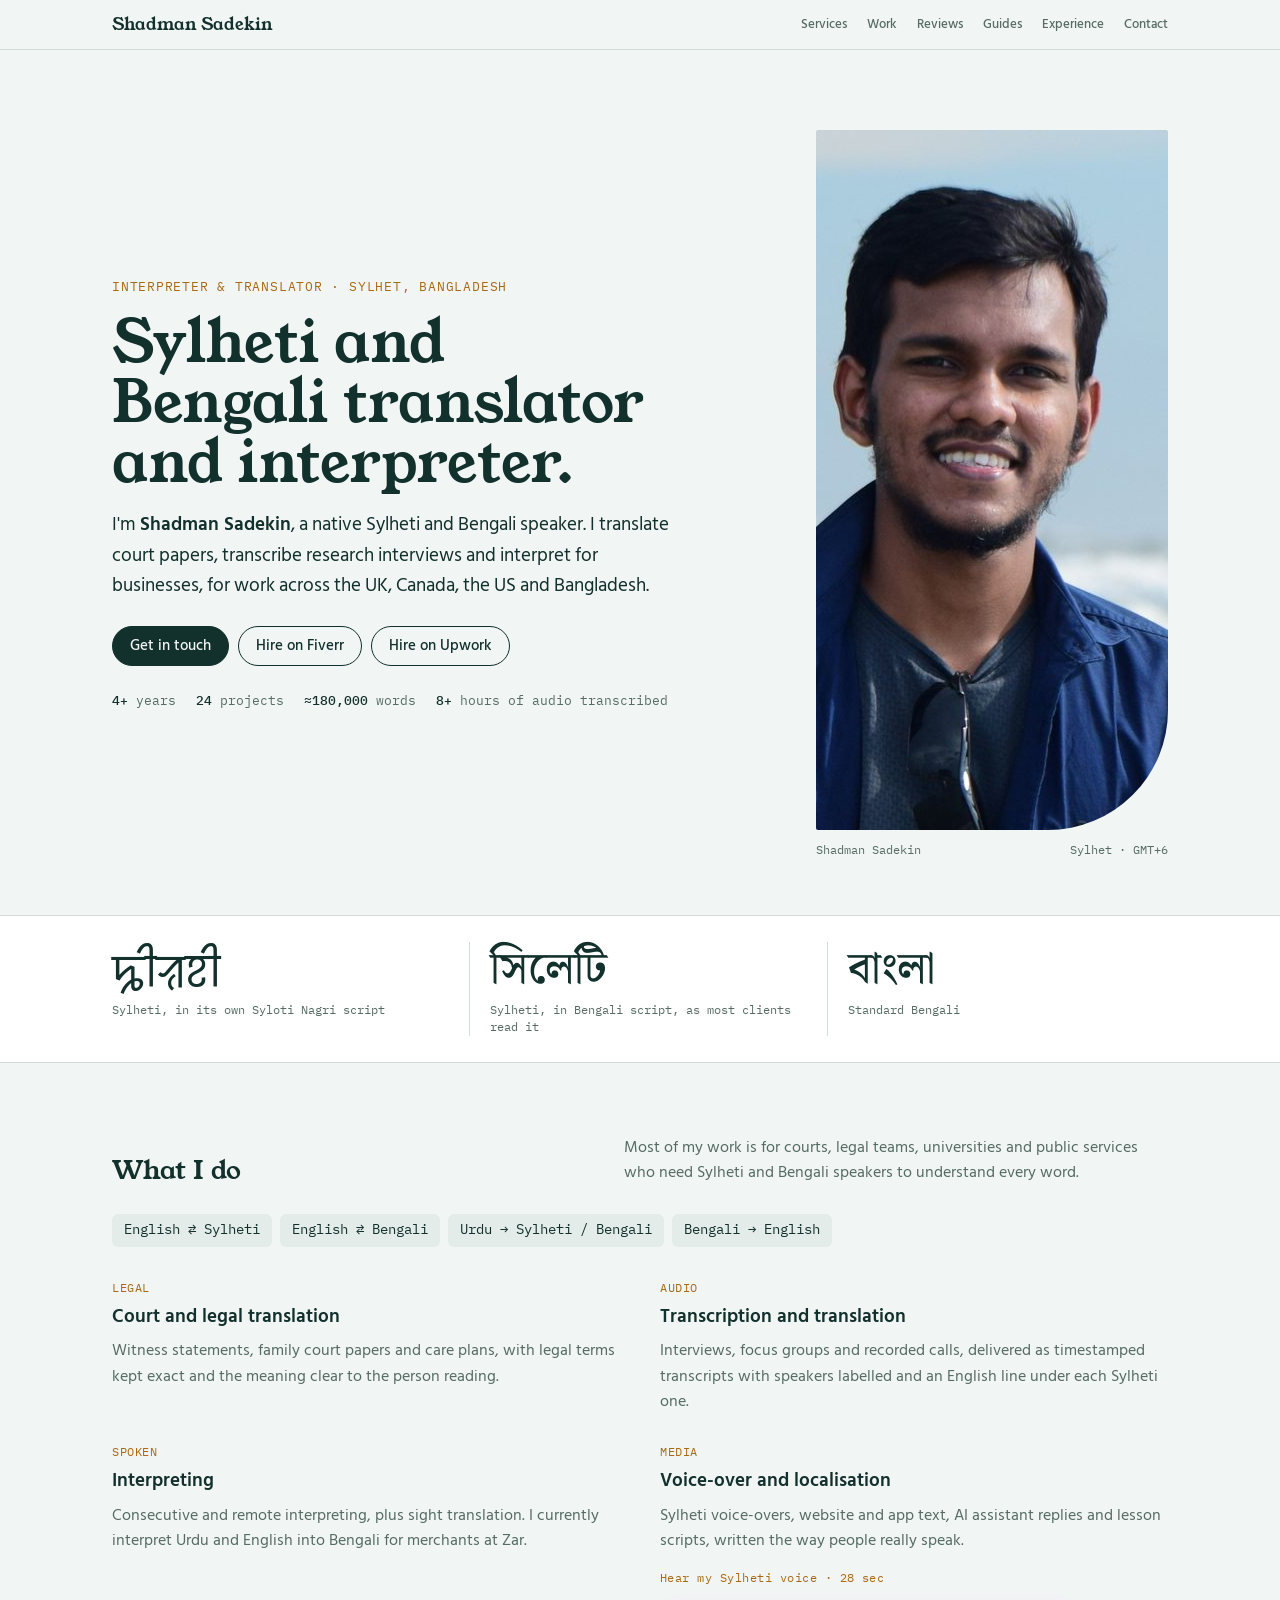
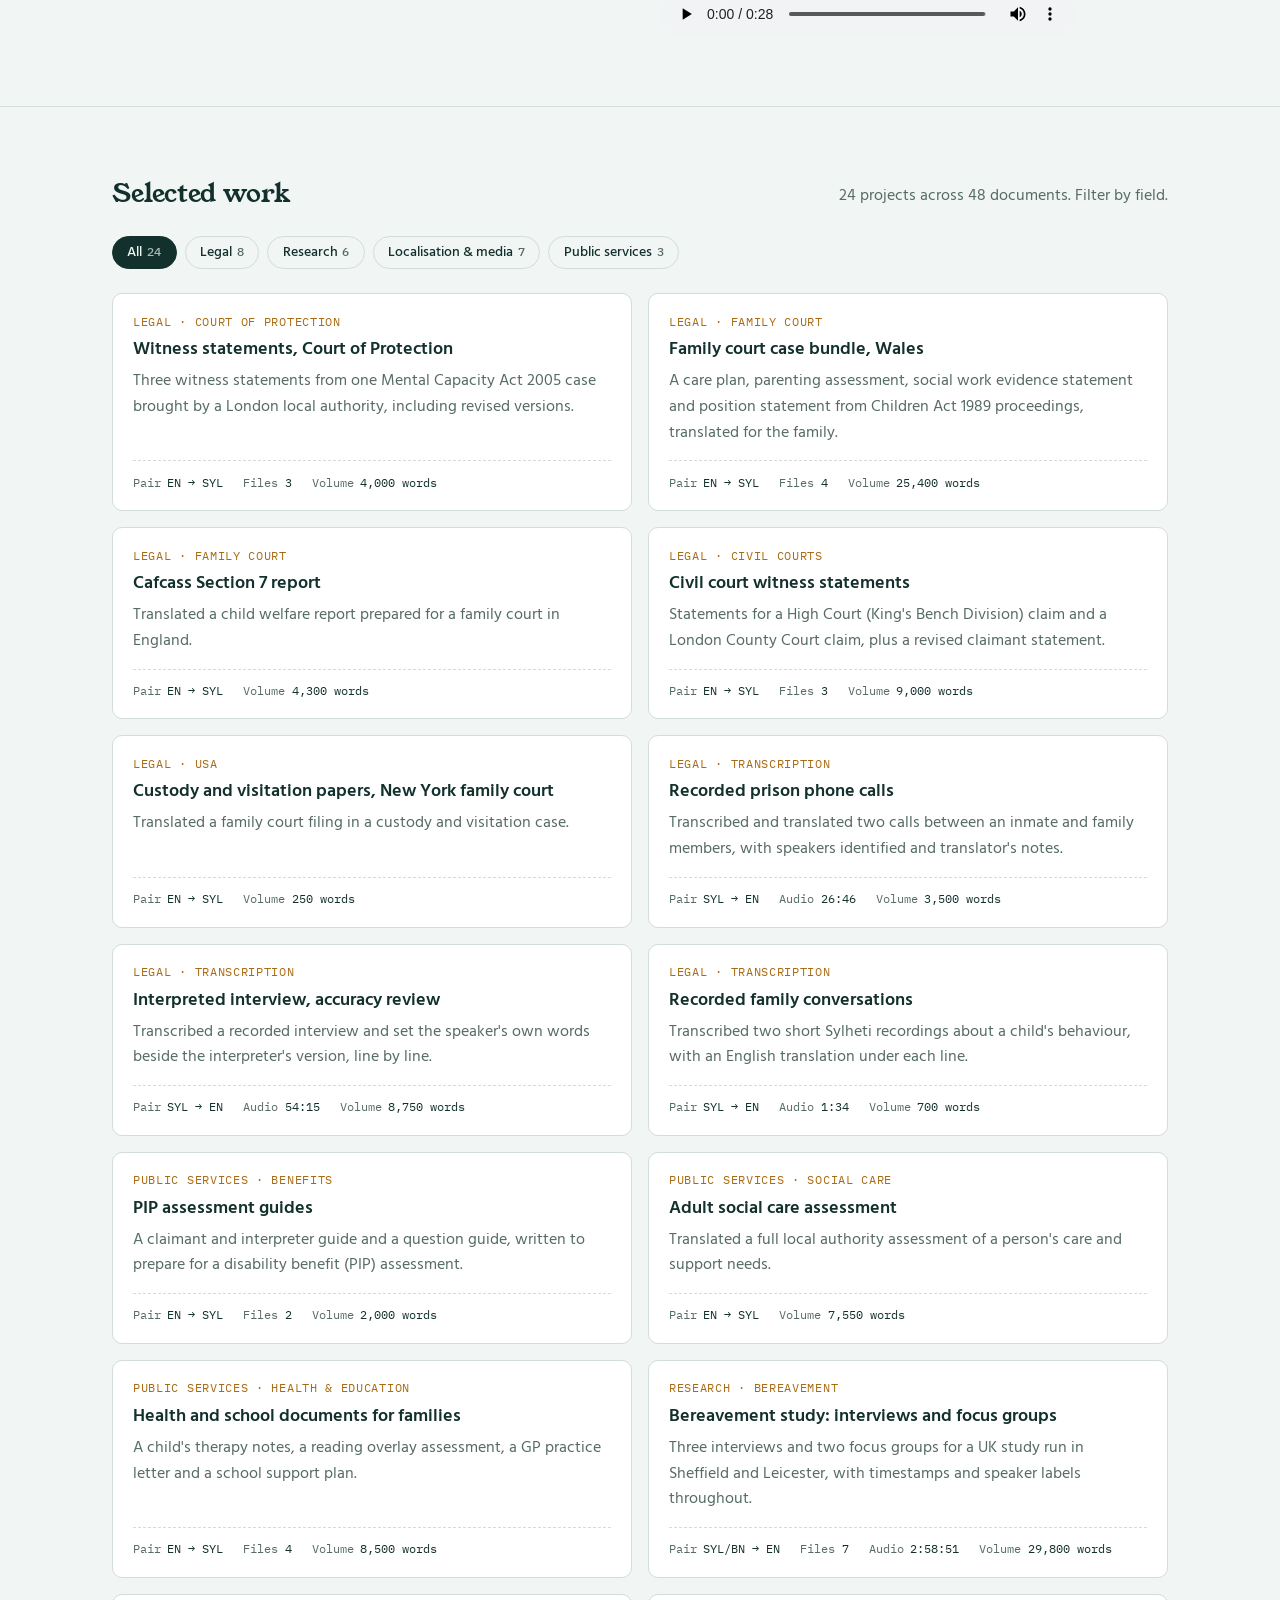
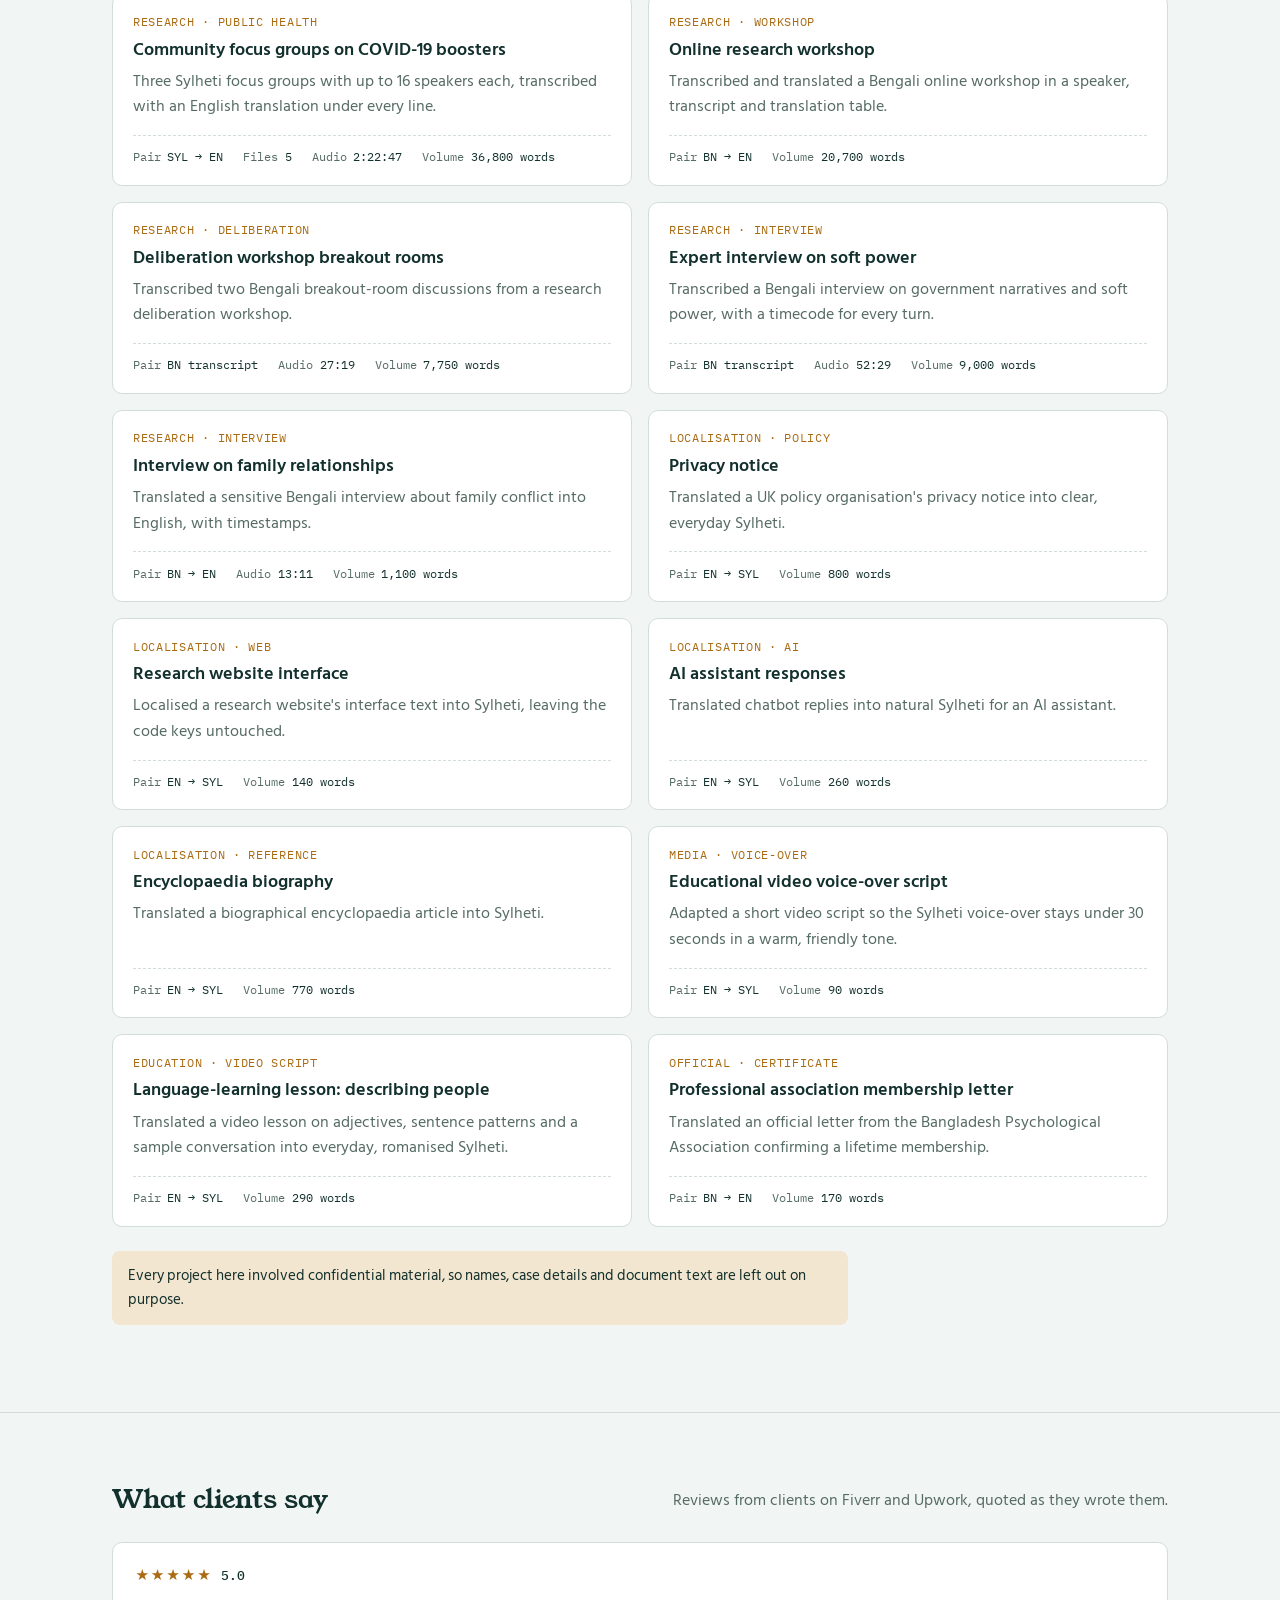
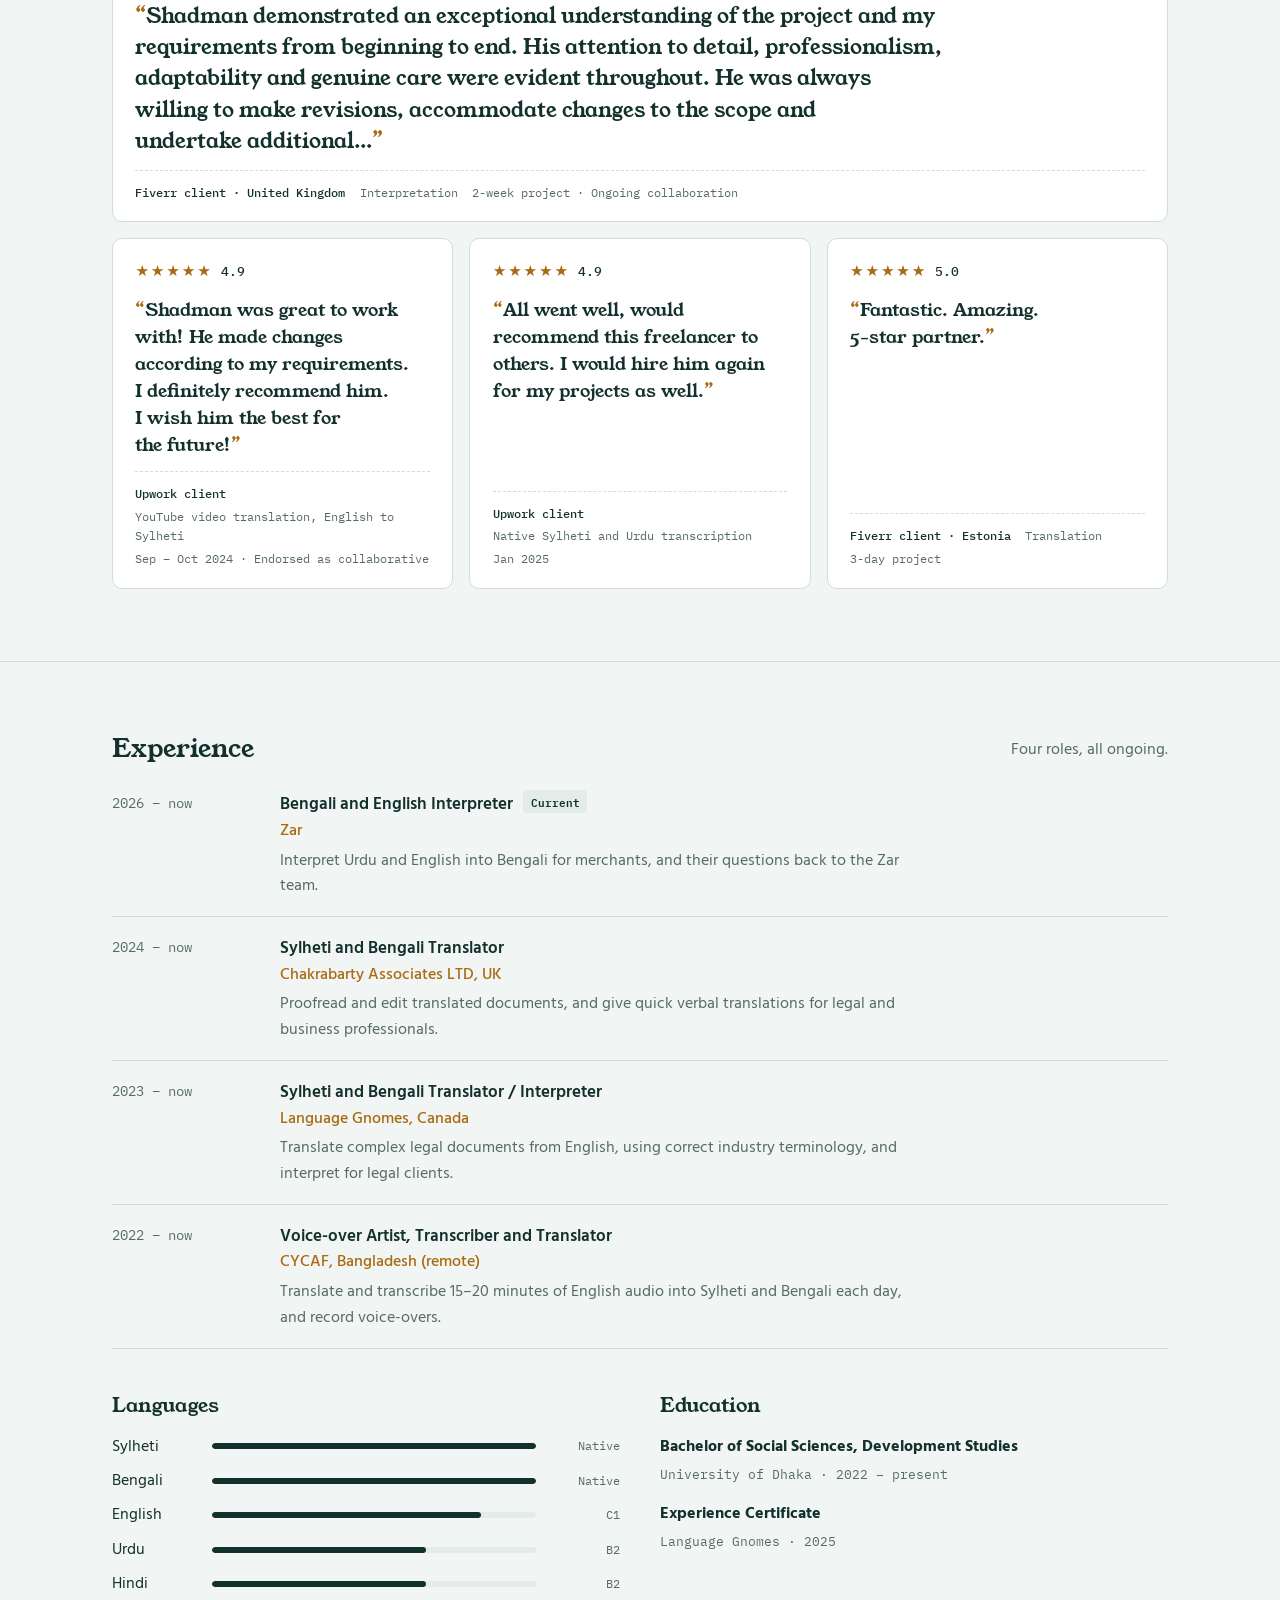
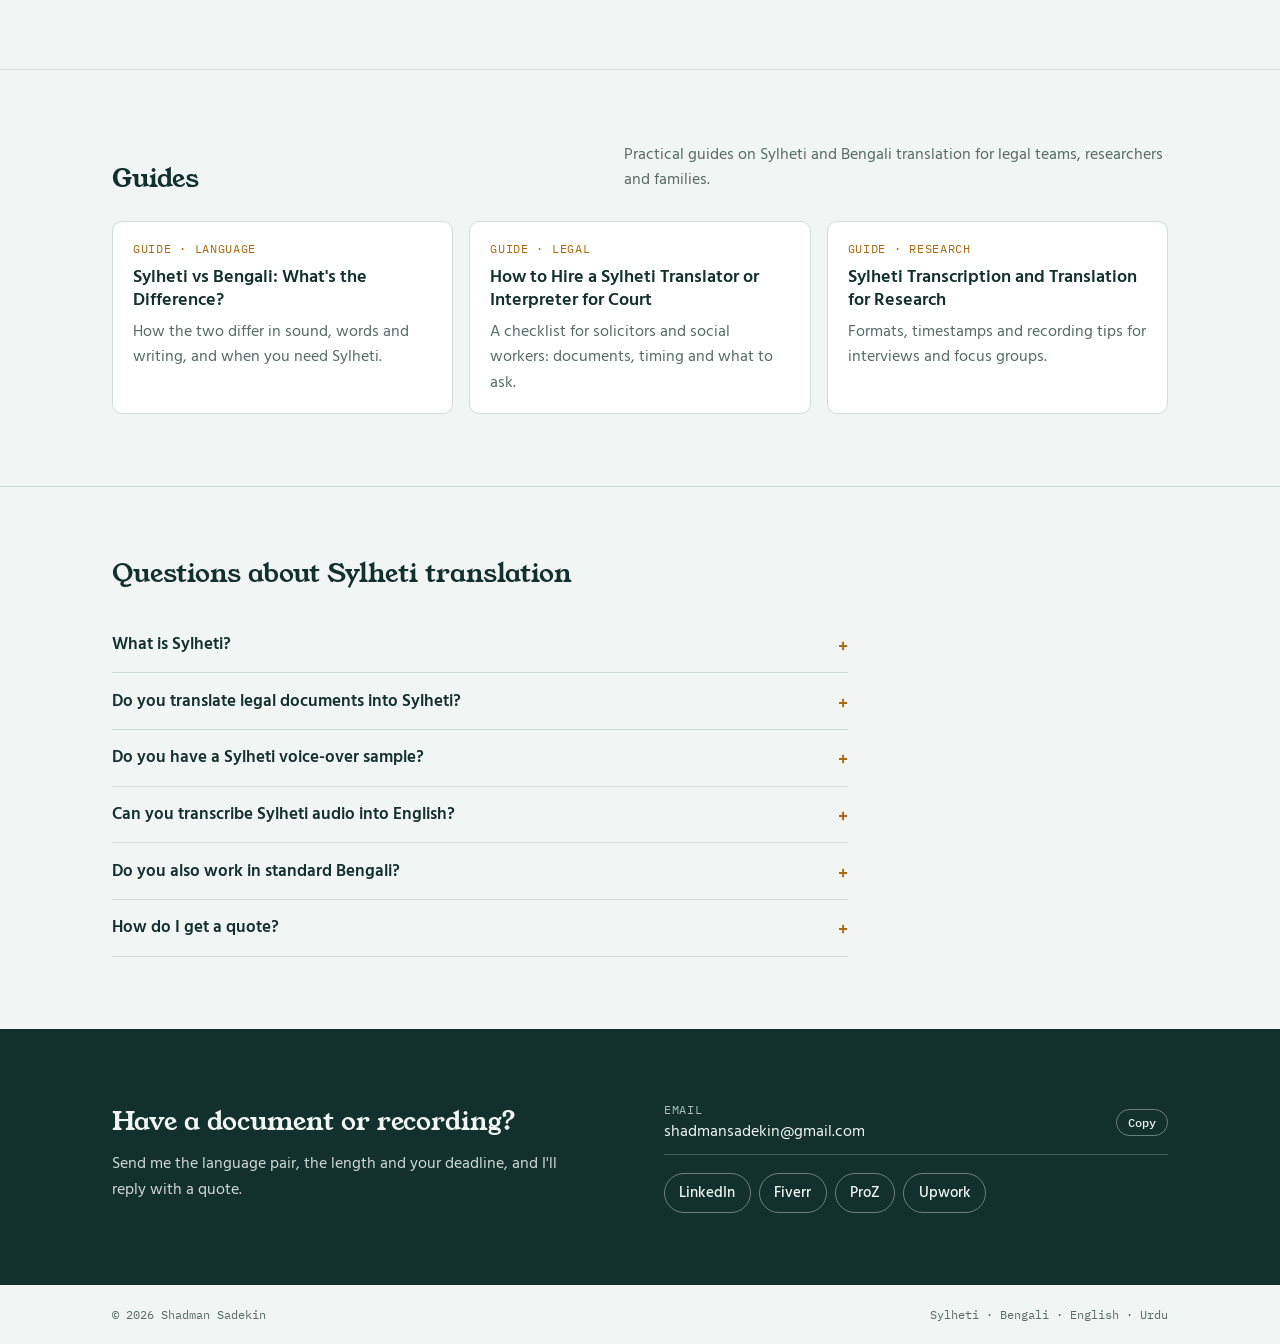
==== commit 150a80ce: "Add three Sylheti translation guides for SEO New pages targeting common searches: - /sylheti-vs-beng" ====
--- a/index.html
+++ b/index.html
@@ -160,6 +160,15 @@
 img { max-width: 100%; }
 [hidden] { display: none !important; }
 :root { padding-top: env(safe-area-inset-top, 0px); padding-bottom: env(safe-area-inset-bottom, 0px); }
+
+.cases.guides { grid-template-columns: repeat(3, minmax(0, 1fr)); }
+.case.guide { grid-template-rows: auto auto 1fr; position: relative; }
+.case.guide h3 a { text-decoration: none; }
+.case.guide h3 a::after { content: ""; position: absolute; inset: 0; border-radius: 10px; }
+.case.guide:hover { border-color: var(--accent); }
+.case.guide h3 a:focus-visible { outline: none; }
+.case.guide:focus-within { outline: 2px solid var(--accent); outline-offset: 3px; }
+@media (max-width: 900px) { .cases.guides { grid-template-columns: minmax(0, 1fr); } }
 </style>
 <link rel="preconnect" href="https://fonts.googleapis.com">
 <link rel="preconnect" href="https://fonts.gstatic.com" crossorigin>
@@ -449,6 +458,7 @@
       <a href="#services" class="opt">Services</a>
       <a href="#work">Work</a>
       <a href="#reviews" class="opt">Reviews</a>
+      <a href="#guides" class="opt">Guides</a>
       <a href="#experience">Experience</a>
       <a href="#contact">Contact</a>
     </nav>
@@ -798,6 +808,20 @@
   </section>
 
 
+  <section class="block" id="guides">
+    <div class="wrap">
+      <div class="sec-head">
+        <h2>Guides</h2>
+        <p>Practical guides on Sylheti and Bengali translation for legal teams, researchers and families.</p>
+      </div>
+      <ul class="cases guides">
+        <li class="case guide"><span class="kind">Guide · Language</span><h3><a href="sylheti-vs-bengali/">Sylheti vs Bengali: What's the Difference?</a></h3><p>How the two differ in sound, words and writing, and when you need Sylheti.</p></li>
+        <li class="case guide"><span class="kind">Guide · Legal</span><h3><a href="sylheti-interpreter-for-court/">How to Hire a Sylheti Translator or Interpreter for Court</a></h3><p>A checklist for solicitors and social workers: documents, timing and what to ask.</p></li>
+        <li class="case guide"><span class="kind">Guide · Research</span><h3><a href="sylheti-transcription-for-research/">Sylheti Transcription and Translation for Research</a></h3><p>Formats, timestamps and recording tips for interviews and focus groups.</p></li>
+      </ul>
+    </div>
+  </section>
+
   <section class="block" id="faq">
     <div class="wrap">
       <div class="sec-head">
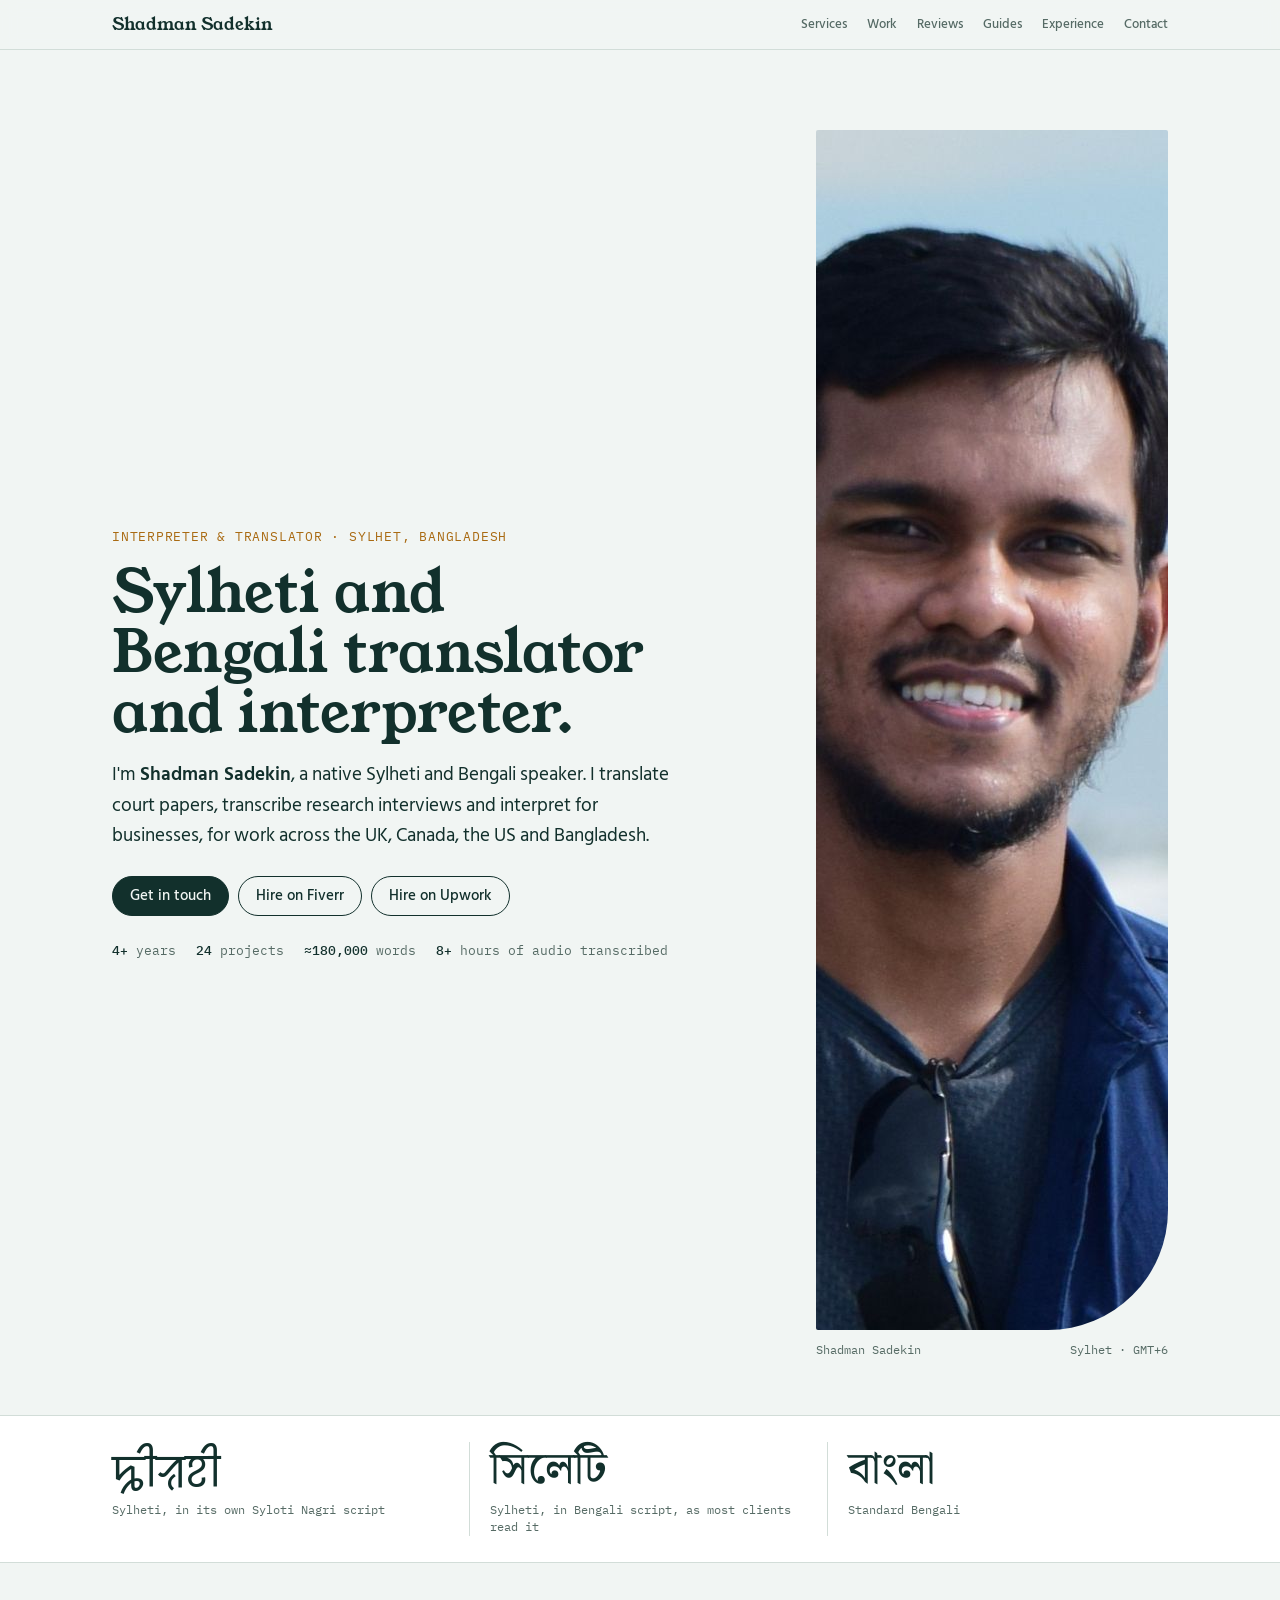
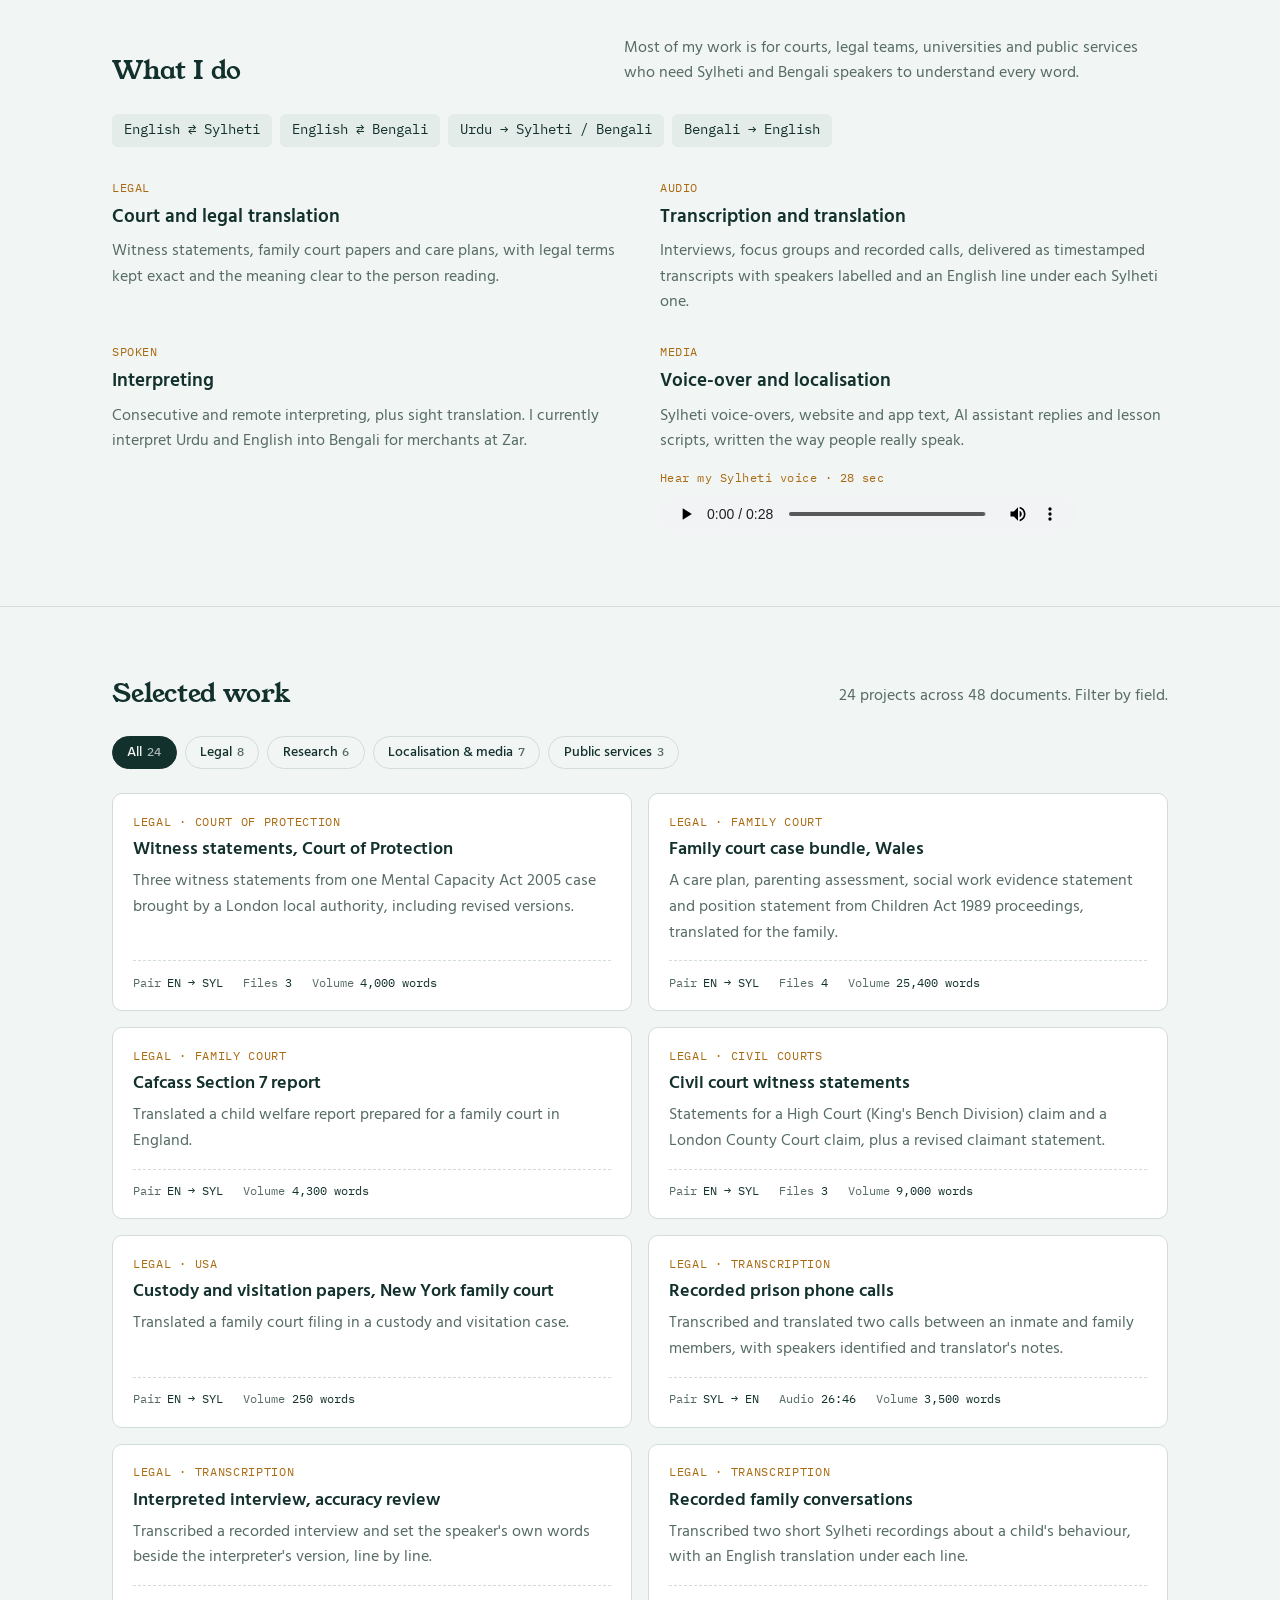
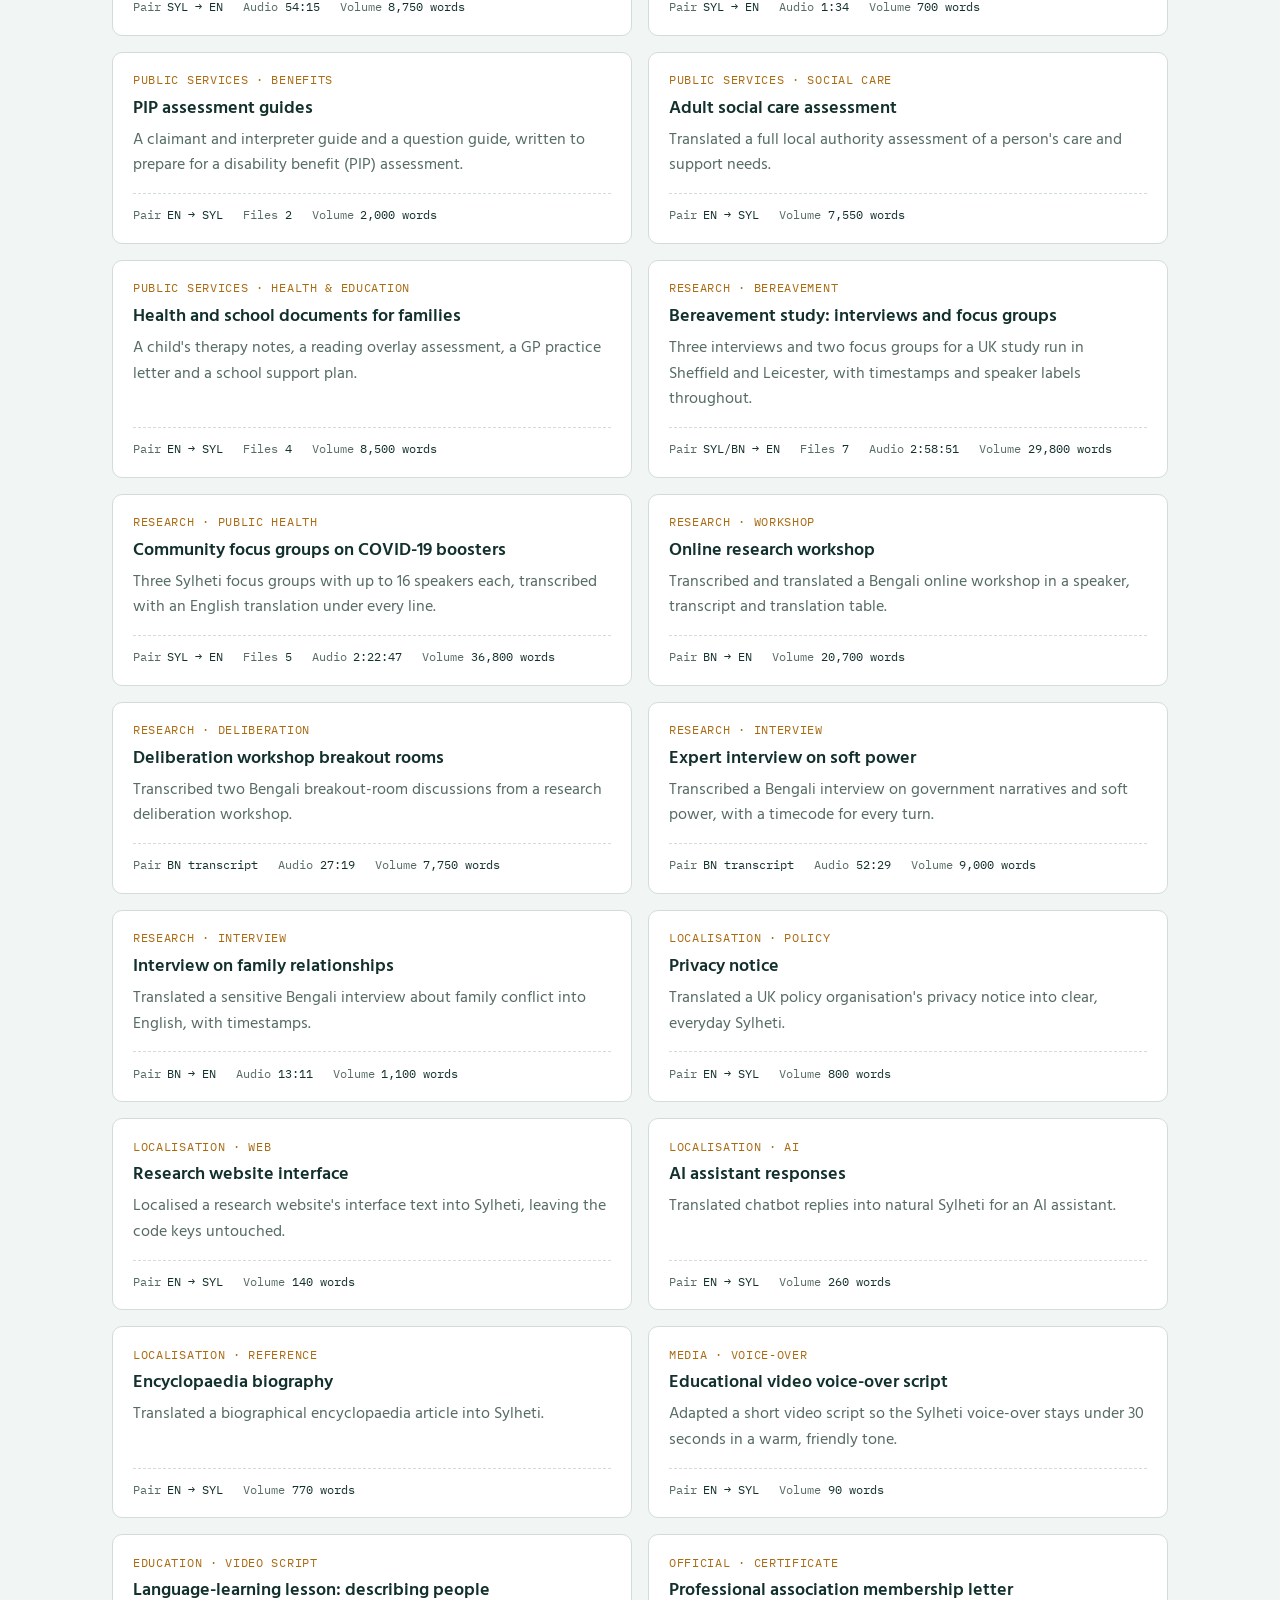
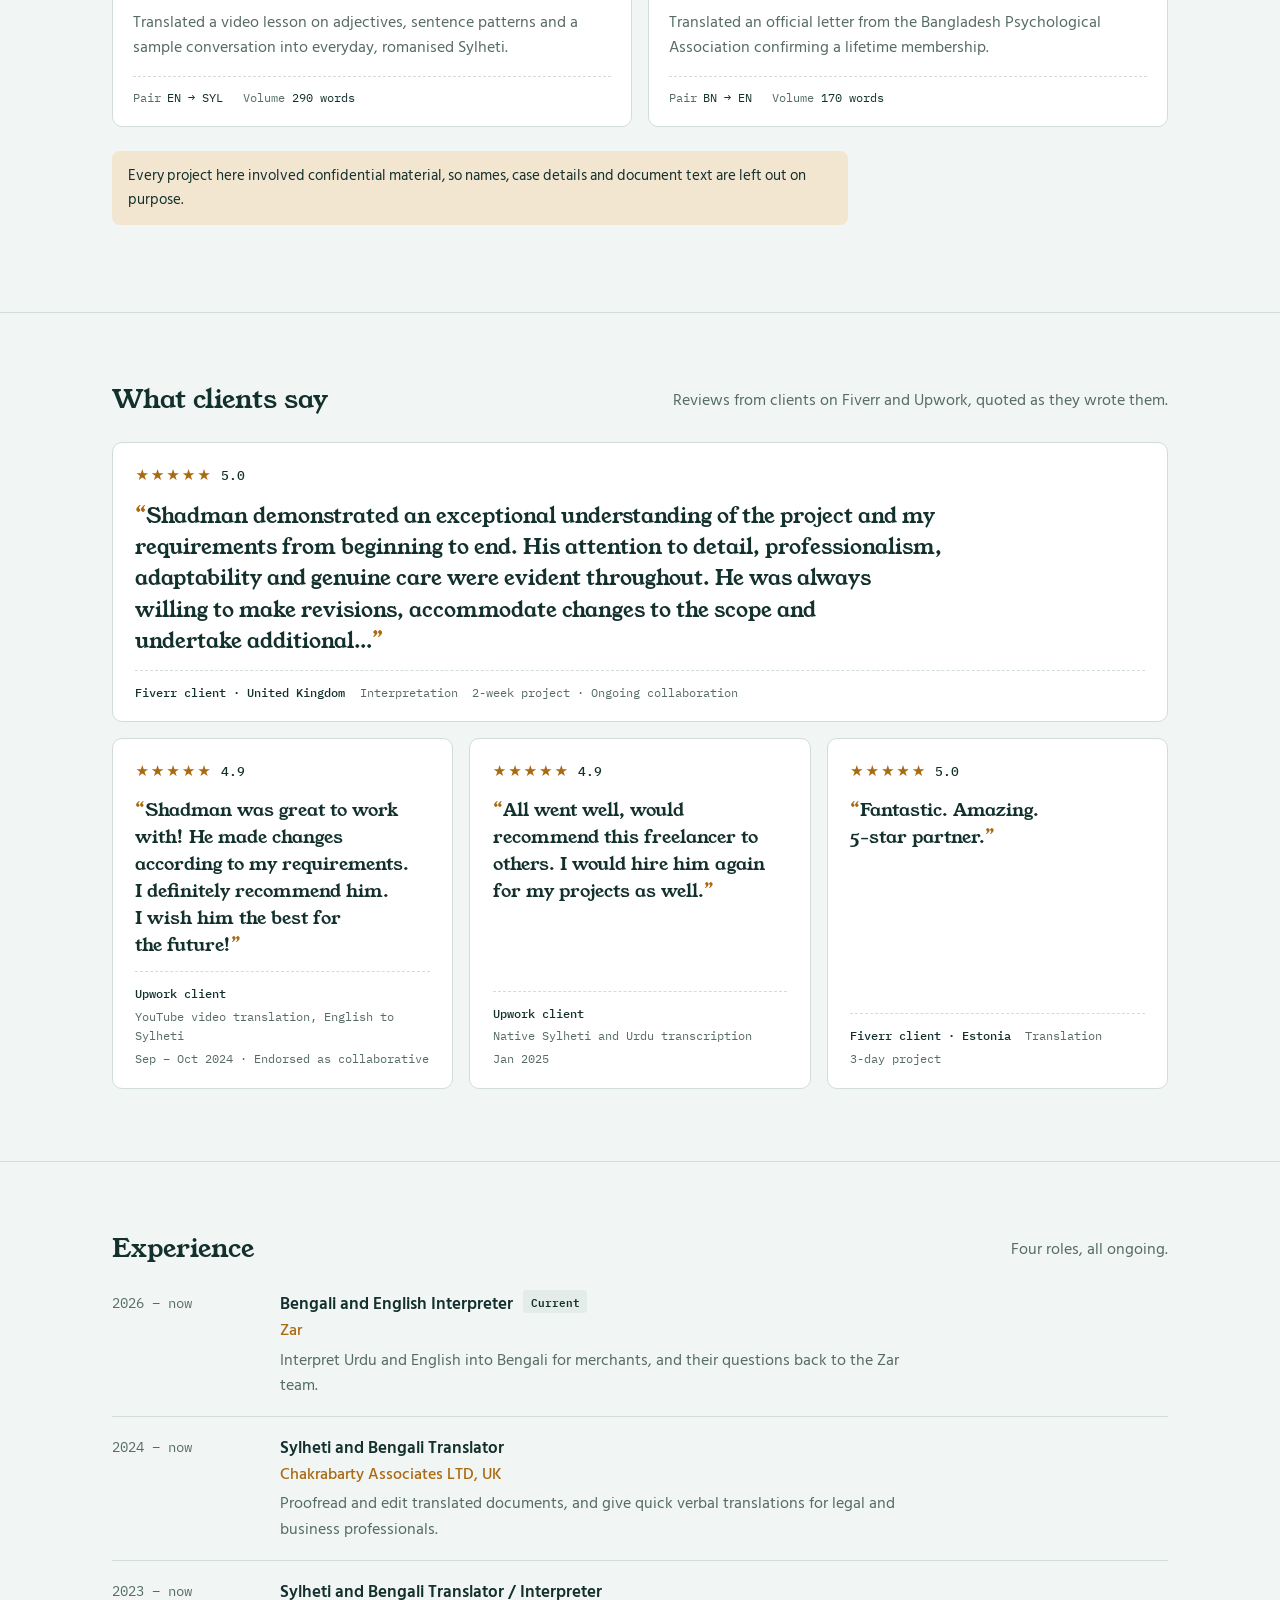
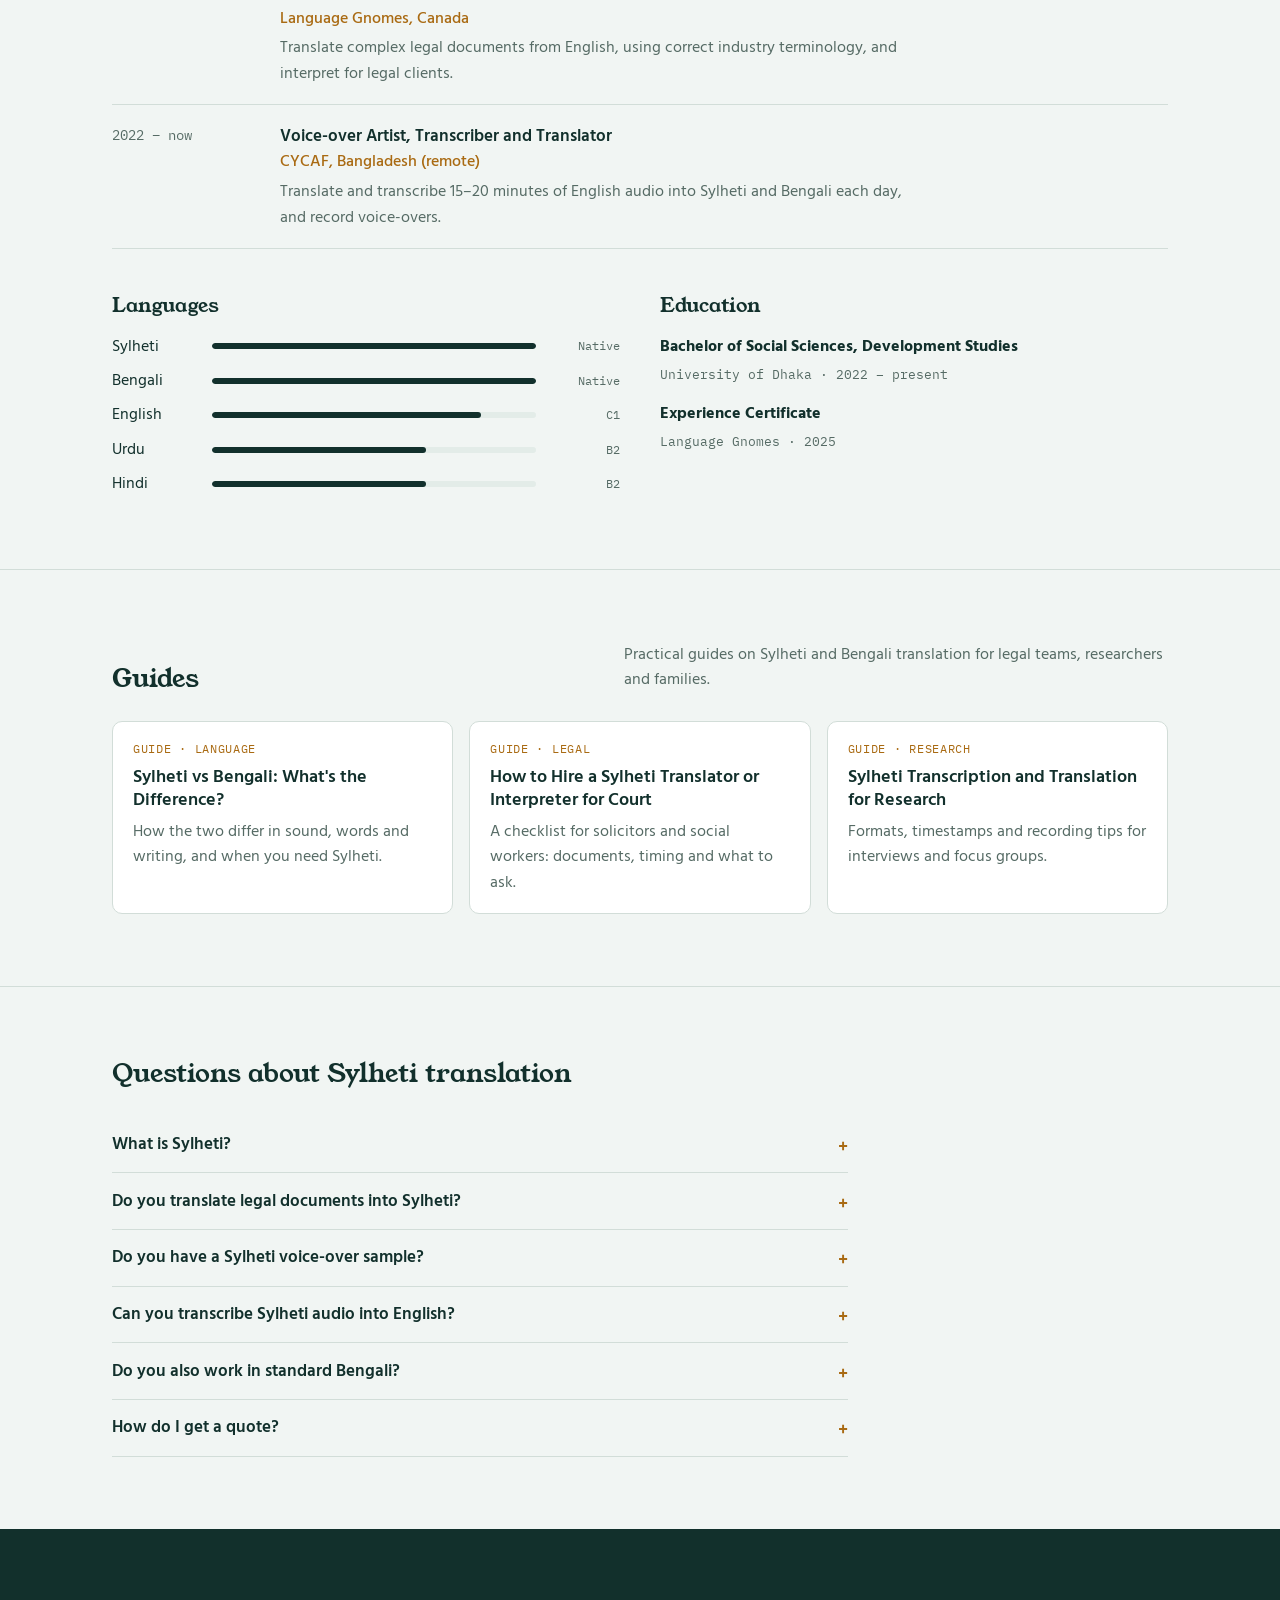
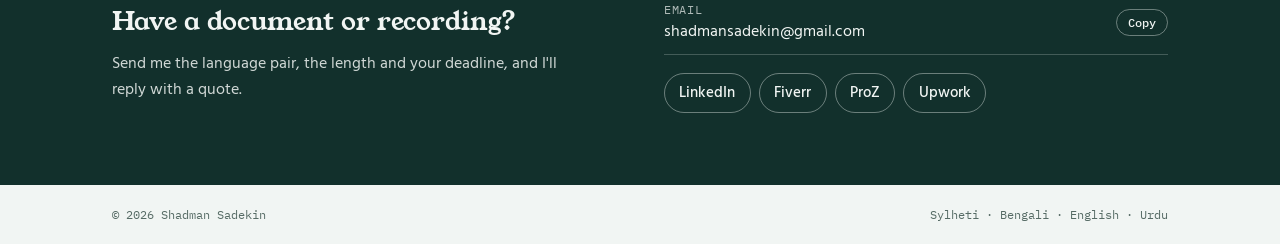
==== commit a6c14ddc: "Improve image search: larger photo, Sylheti chart, image sitemap - Replace the portrait with a 960x1" ====
--- a/index.html
+++ b/index.html
@@ -3,6 +3,14 @@
 <head>
 <meta charset="utf-8">
 <meta name="viewport" content="width=device-width, initial-scale=1, viewport-fit=cover">
+<!-- Google tag (gtag.js) -->
+<script async src="https://www.googletagmanager.com/gtag/js?id=G-CPZN73QJC6"></script>
+<script>
+  window.dataLayer = window.dataLayer || [];
+  function gtag(){dataLayer.push(arguments);}
+  gtag('js', new Date());
+  gtag('config', 'G-CPZN73QJC6');
+</script>
 <title>Shadman Sadekin | Sylheti Translator & Interpreter, Bengali Translator</title>
 <meta name="description" content="Shadman Sadekin is a native Sylheti and Bengali translator and interpreter in Sylhet, Bangladesh. Legal translation, Sylheti transcription, interpreting and voice-over for UK, US and Canadian clients.">
 <meta name="author" content="Shadman Sadekin">
@@ -401,16 +409,32 @@
 footer { font-family: var(--mono); font-size: 0.75rem; color: var(--muted); }
 footer .wrap { padding-block: 1.25rem; display: flex; justify-content: space-between; gap: 1rem; flex-wrap: wrap; }
 
+.show-all {
+  margin-top: 1rem; width: 100%; font: 500 0.95rem/1.2 var(--body); color: var(--ink); background: transparent;
+  border: 1px solid var(--ink); border-radius: 999px; padding: 0.75rem 1rem; cursor: pointer;
+}
+.show-all:hover { border-color: var(--accent); color: var(--accent); }
+.show-all:focus-visible { outline: 2px solid var(--accent); outline-offset: 3px; }
+
 @media (max-width: 760px) {
-  .hero .wrap { grid-template-columns: minmax(0, 1fr); }
-  .portrait { justify-self: start; max-width: 16rem; order: -1; }
+  /* Phone hero: text leads, the portrait becomes a small profile row above it */
+  .hero .wrap { grid-template-columns: minmax(0, 1fr); gap: 1.25rem; padding-block: 1.75rem 2.25rem; }
+  .portrait { order: -1; justify-self: stretch; max-width: none; display: flex; align-items: center; gap: 0.9rem; }
+  .portrait img { width: 4.5rem; height: 4.5rem; aspect-ratio: 1; border-radius: 50%; object-position: 50% 24%; flex: none; }
+  .portrait figcaption { margin: 0; flex-direction: column; justify-content: center; gap: 0.15rem; }
+  .portrait figcaption span:first-child { font-family: var(--display); font-size: 1.1rem; color: var(--ink); }
+  .hero .eyebrow { margin-bottom: 0.6rem; }
+  .cta .btn { flex: 1 1 auto; justify-content: center; }
   .services, .cases, .two-col, .contact .wrap { grid-template-columns: minmax(0, 1fr); }
   .timeline li { grid-template-columns: minmax(0, 1fr); gap: 0.2rem; }
   .topbar nav { gap: 0.9rem; }
 }
 @media (max-width: 520px) {
-  .scripts .wrap { grid-template-columns: minmax(0, 1fr); }
-  .specimen + .specimen { border-left: 0; padding-left: 0; border-top: 1px solid var(--rule); padding-top: 0.9rem; }
+  /* Keep the three scripts on one row instead of a tall stack */
+  .scripts .wrap { gap: 0.75rem; padding-block: 1.1rem; }
+  .specimen + .specimen { padding-left: 0.75rem; }
+  .glyphs { font-size: 1.6rem; }
+  .specimen small { font-size: 0.66rem; }
   .topbar nav a.opt { display: none; }
 }
 
@@ -485,7 +509,7 @@
         </ul>
       </div>
       <figure class="portrait">
-        <img src="shadman-sadekin-sylheti-translator.jpg" alt="Portrait of Shadman Sadekin smiling, wearing a navy shirt, with the sea behind him" width="560" height="700">
+        <img src="shadman-sadekin-sylheti-translator.jpg" alt="Shadman Sadekin, Sylheti and Bengali translator and interpreter from Sylhet, Bangladesh" width="960" height="1200">
         <figcaption><span>Shadman Sadekin</span><span>Sylhet · GMT+6</span></figcaption>
       </figure>
     </div>
@@ -709,6 +733,7 @@
           <dl><div><dt>Pair</dt><dd>BN → EN</dd></div><div><dt>Volume</dt><dd>170 words</dd></div></dl>
         </li>
       </ul>
+      <button type="button" class="show-all" id="show-all" hidden>Show all 24 projects</button>
       <p class="confidential">Every project here involved confidential material, so names, case details and document text are left out on purpose.</p>
     </div>
   </section>
@@ -868,11 +893,34 @@
 (function () {
   var buttons = document.querySelectorAll('.filters button');
   var cases = document.querySelectorAll('#cases .case');
+  var showAll = document.getElementById('show-all');
+  var phone = window.matchMedia('(max-width: 760px)');
+  var PHONE_LIMIT = 6;
+  var expanded = false;
+  var current = 'all';
+  // On phones the full list is long, so "All" starts with the first few projects
   function apply(filter) {
+    current = filter;
+    var collapse = phone.matches && !expanded && filter === 'all';
+    var shown = 0;
     buttons.forEach(function (b) { b.setAttribute('aria-pressed', String(b.dataset.filter === filter)); });
-    cases.forEach(function (c) { c.hidden = !(filter === 'all' || c.dataset.cat === filter); });
+    cases.forEach(function (c) {
+      var match = filter === 'all' || c.dataset.cat === filter;
+      if (match) shown++;
+      c.hidden = !match || (collapse && shown > PHONE_LIMIT);
+    });
+    showAll.hidden = !(collapse && cases.length > PHONE_LIMIT);
   }
   buttons.forEach(function (b) { b.addEventListener('click', function () { apply(b.dataset.filter); }); });
+  showAll.addEventListener('click', function () {
+    expanded = true;
+    apply(current);
+    var next = cases[PHONE_LIMIT] && cases[PHONE_LIMIT].querySelector('h3');
+    if (next) { next.setAttribute('tabindex', '-1'); next.focus(); }
+  });
+  if (phone.addEventListener) phone.addEventListener('change', function () { apply(current); });
+  else if (phone.addListener) phone.addListener(function () { apply(current); });
+  apply('all');
 
   document.querySelectorAll('.copy').forEach(function (btn) {
     btn.addEventListener('click', function () {
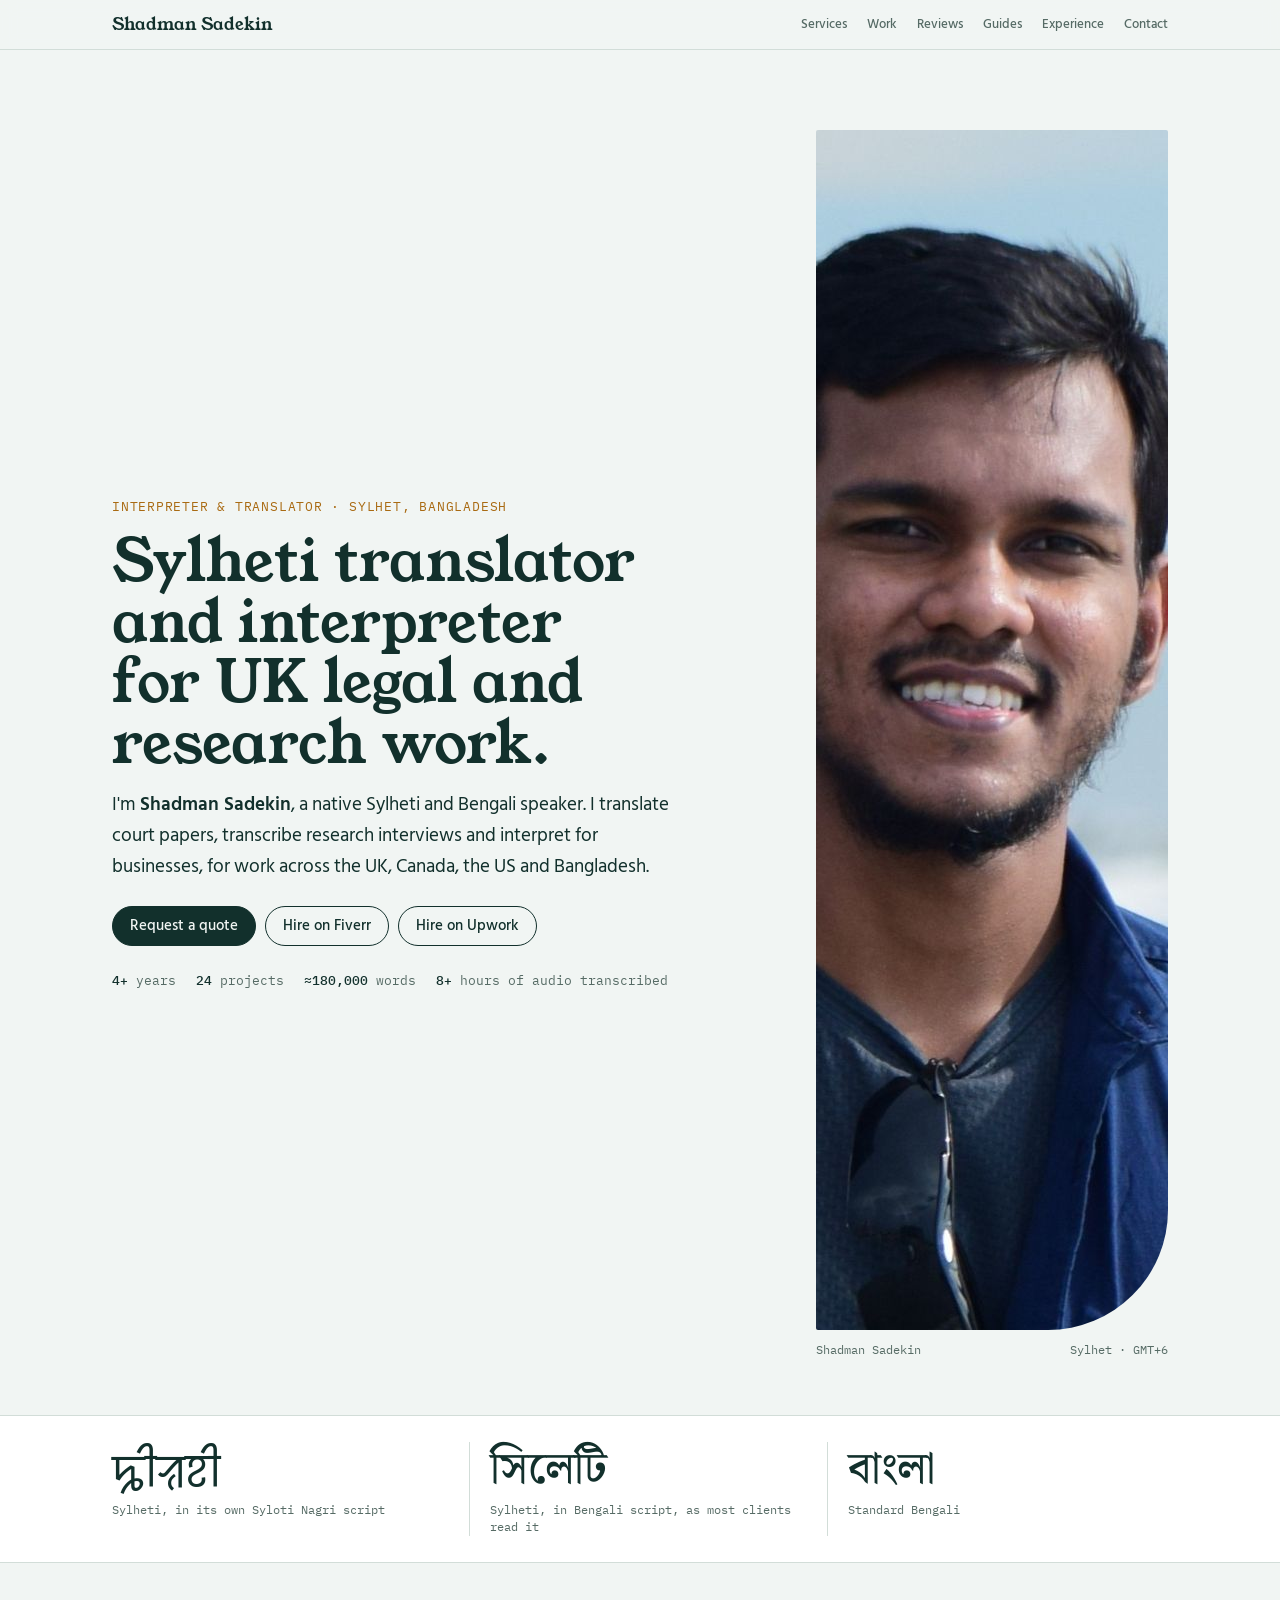
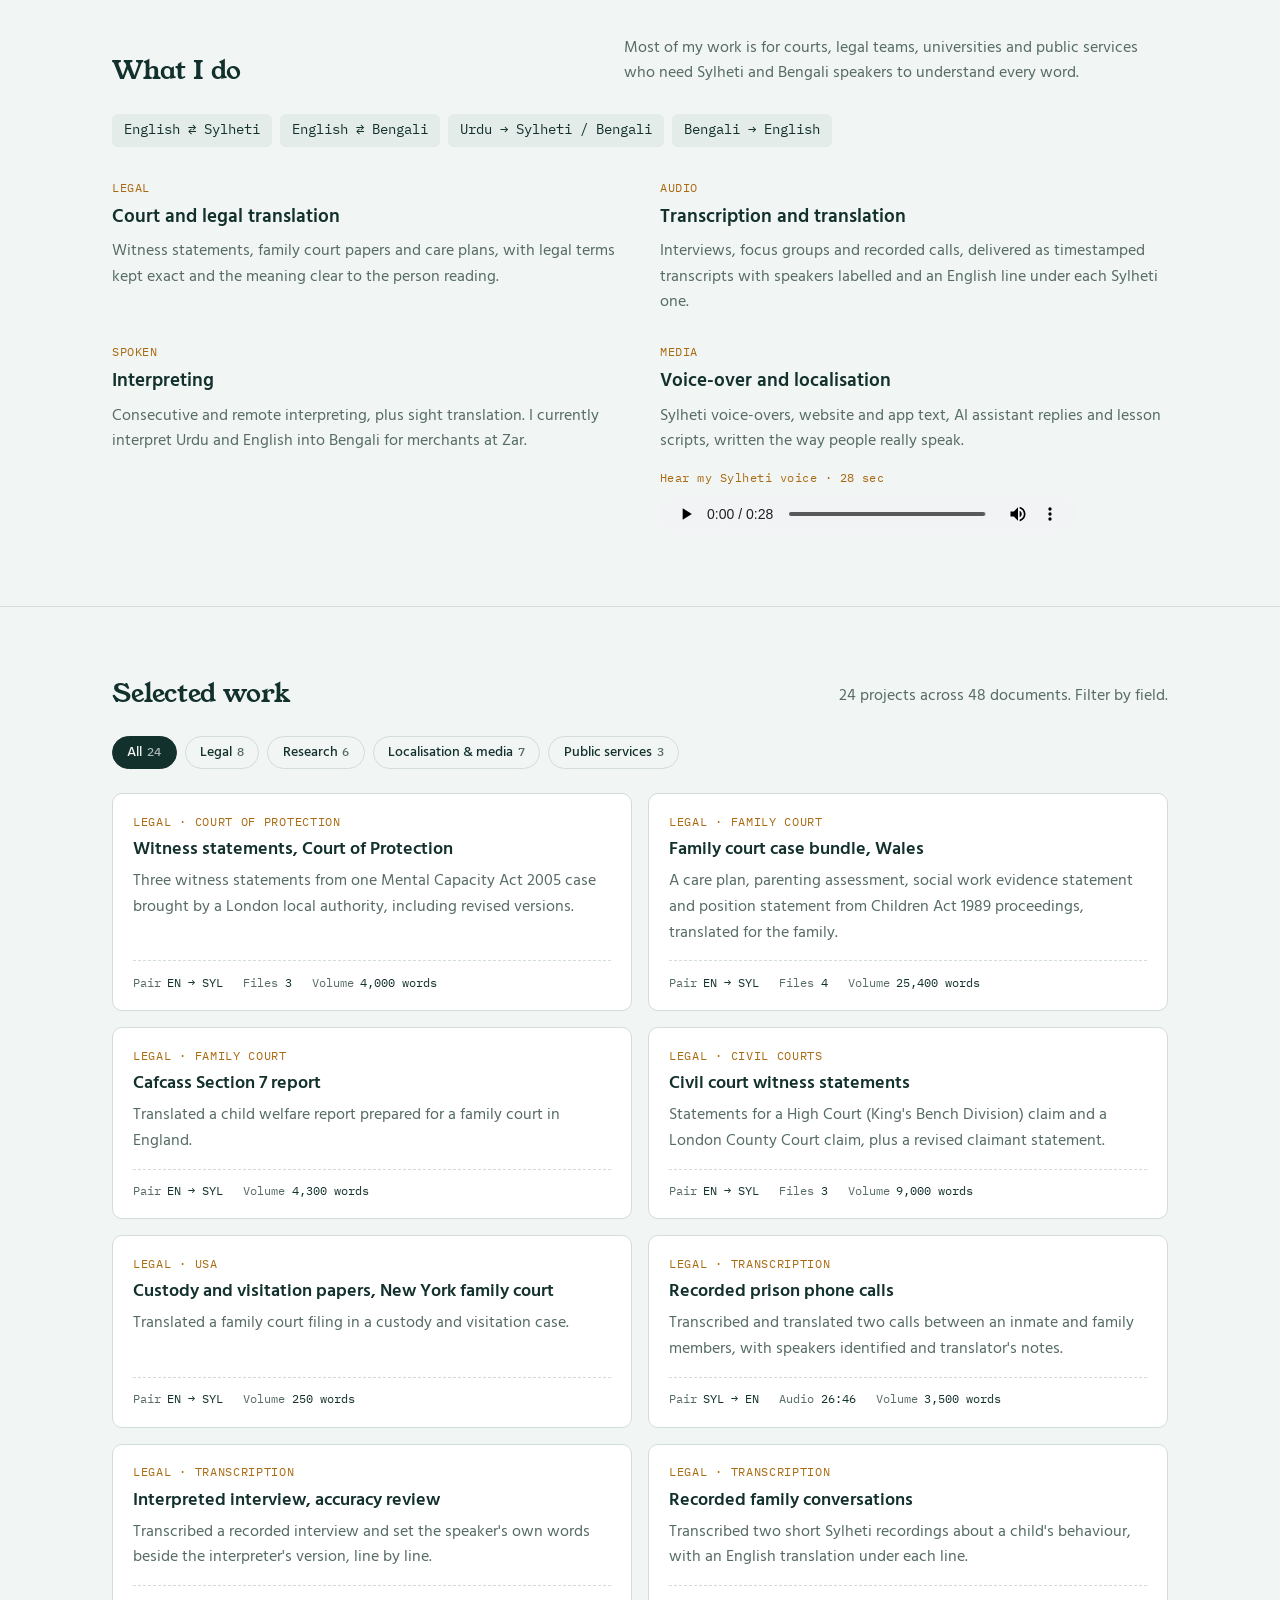
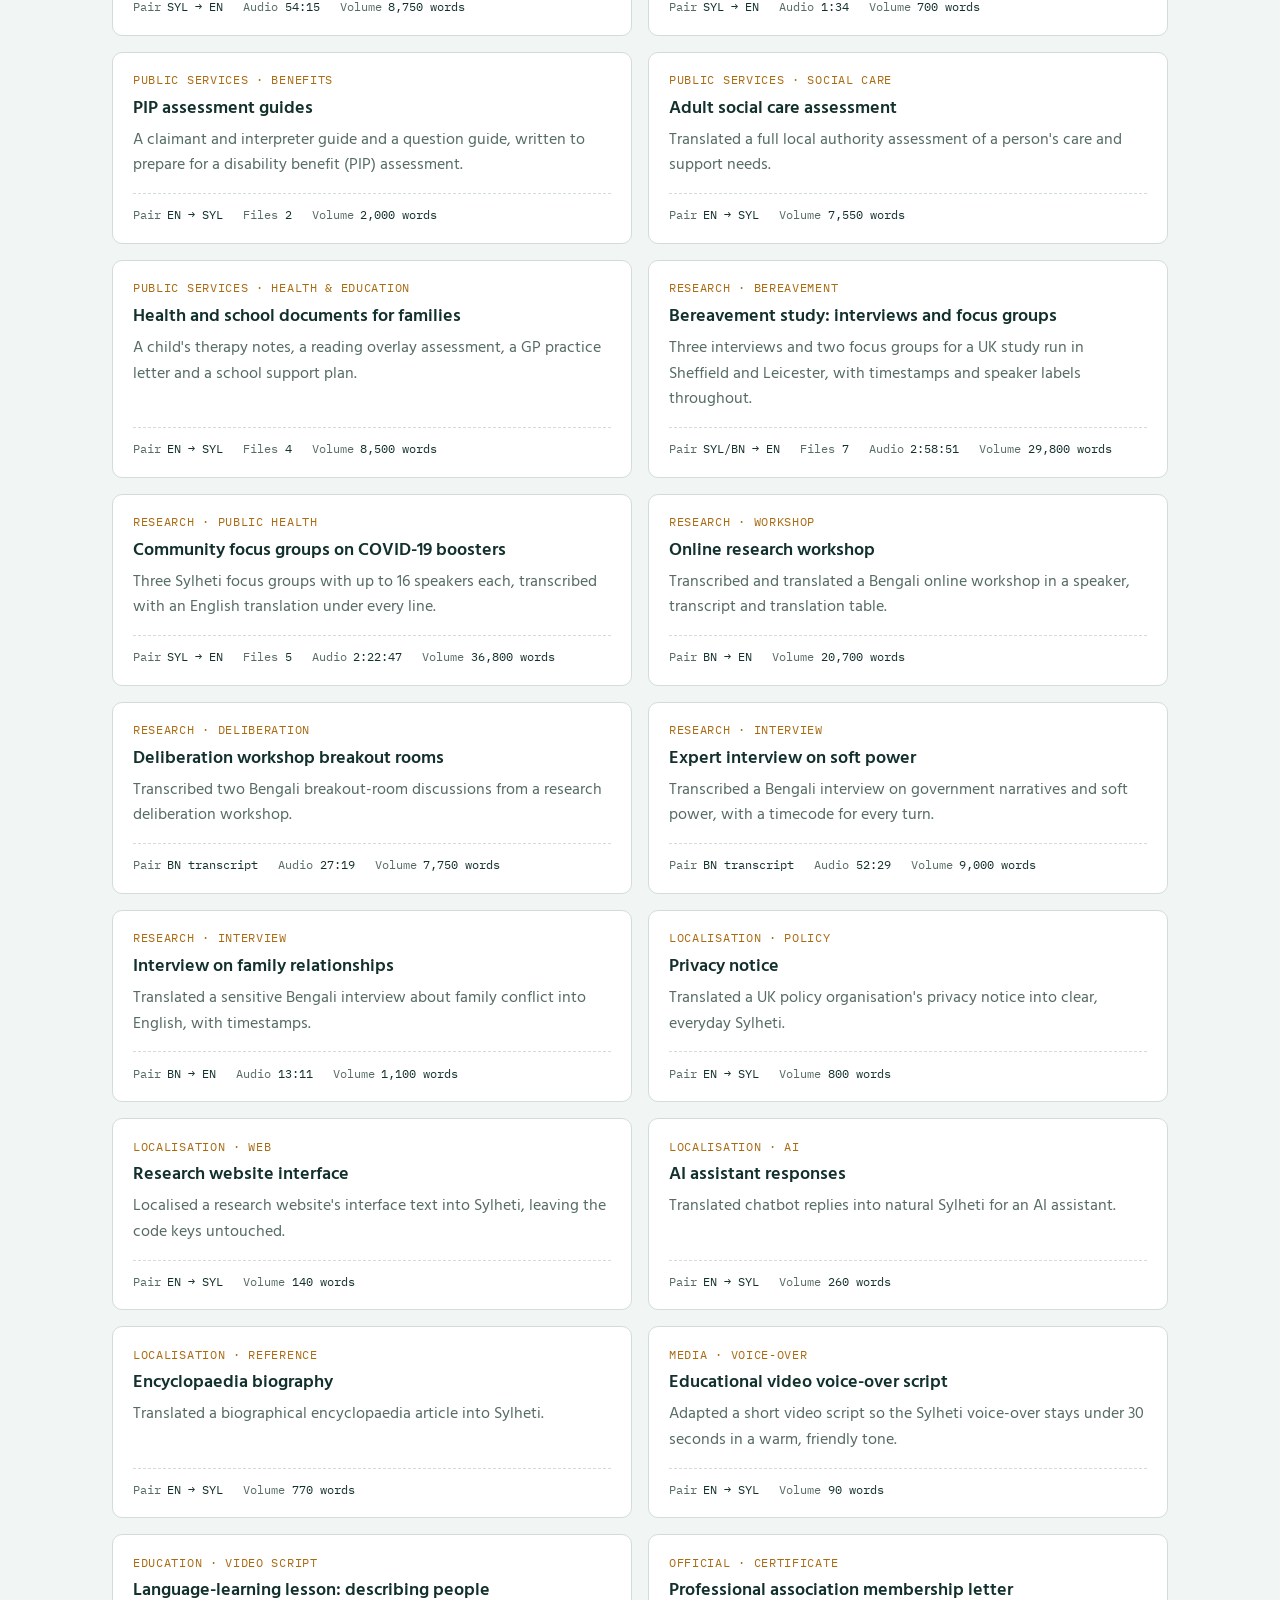
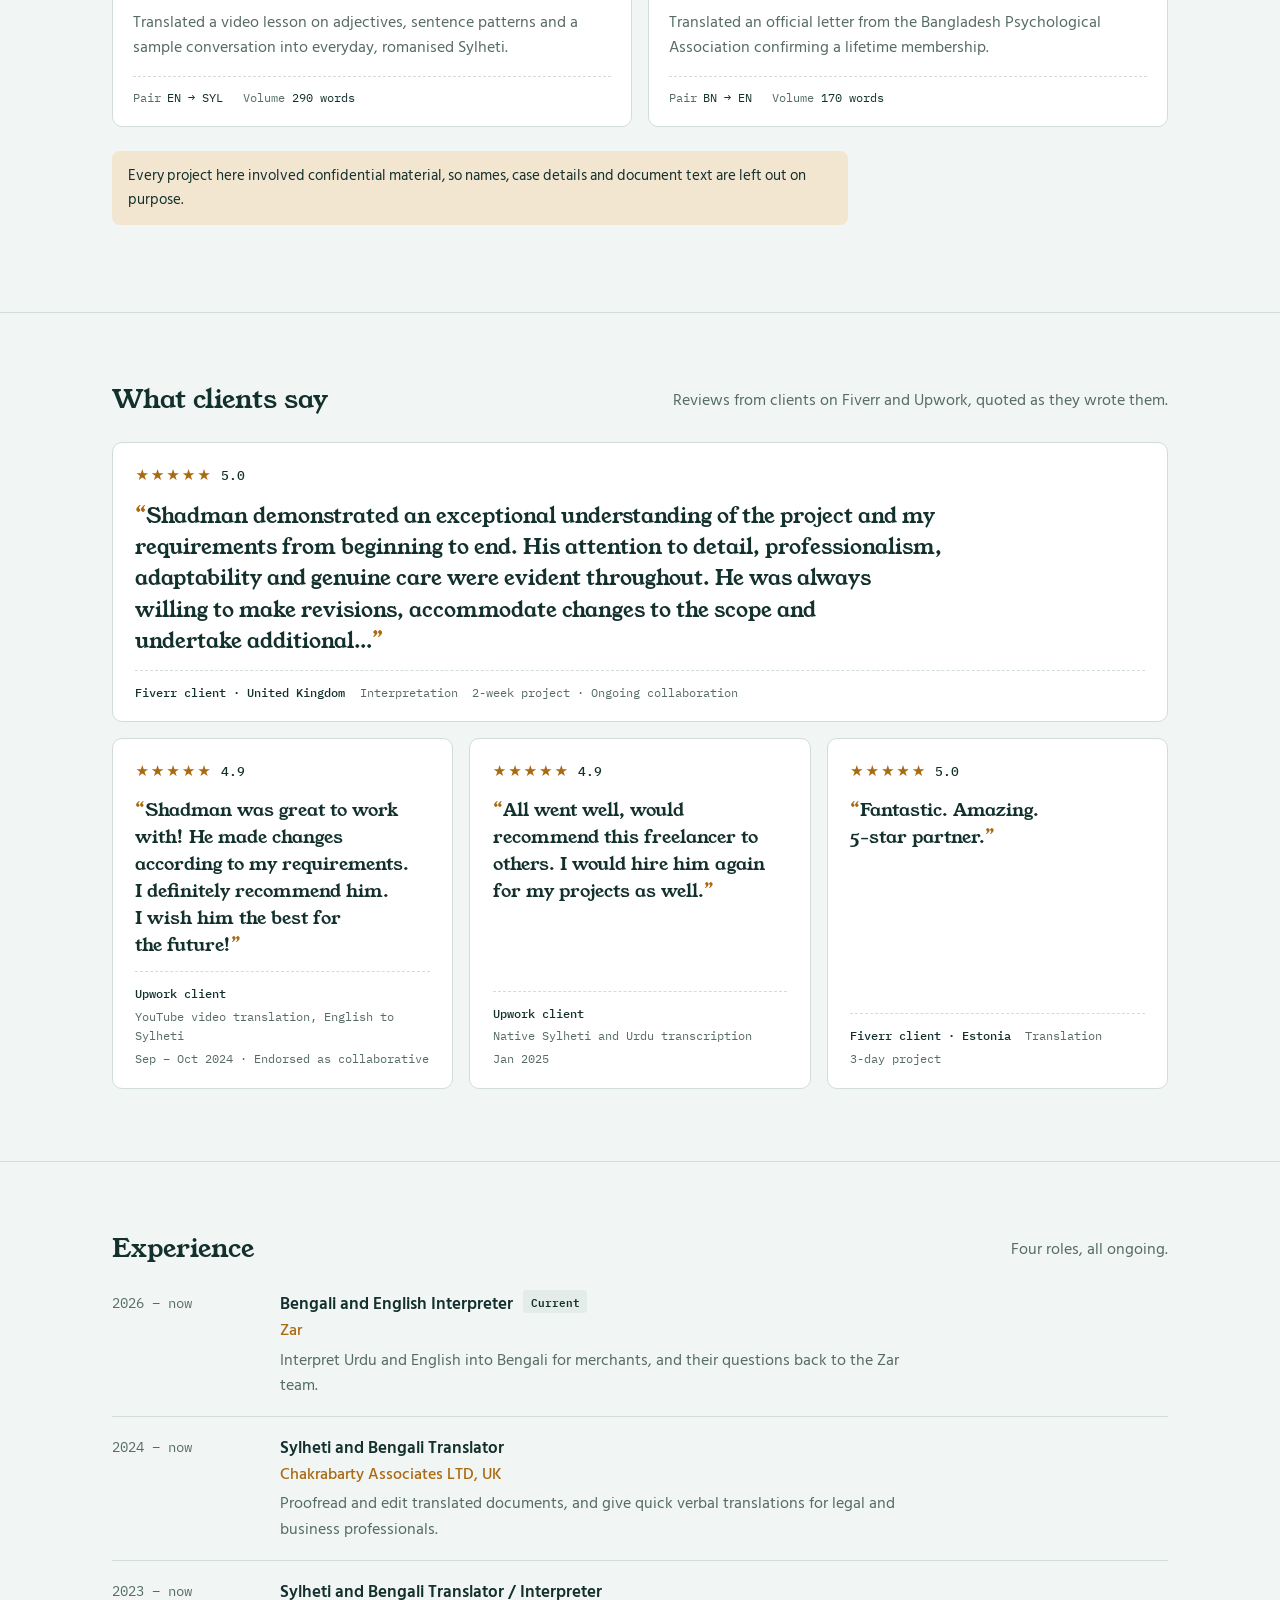
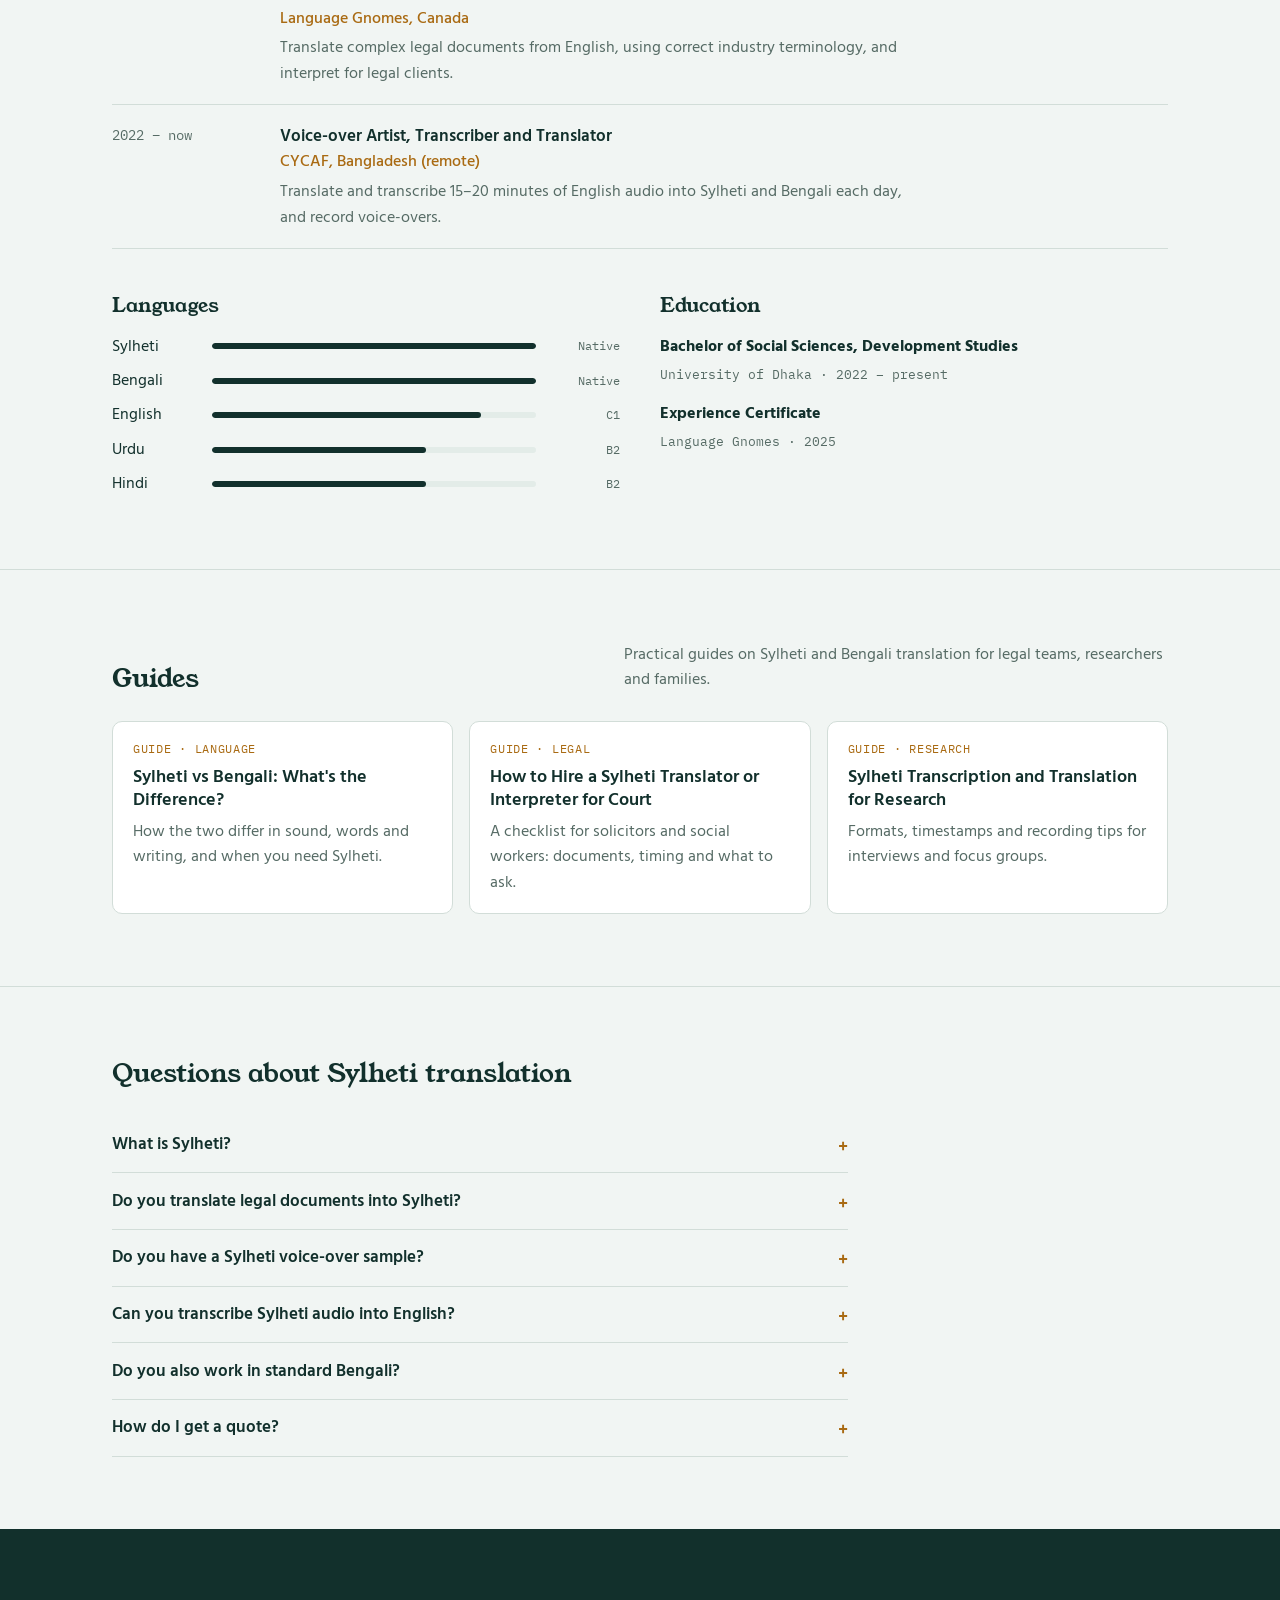
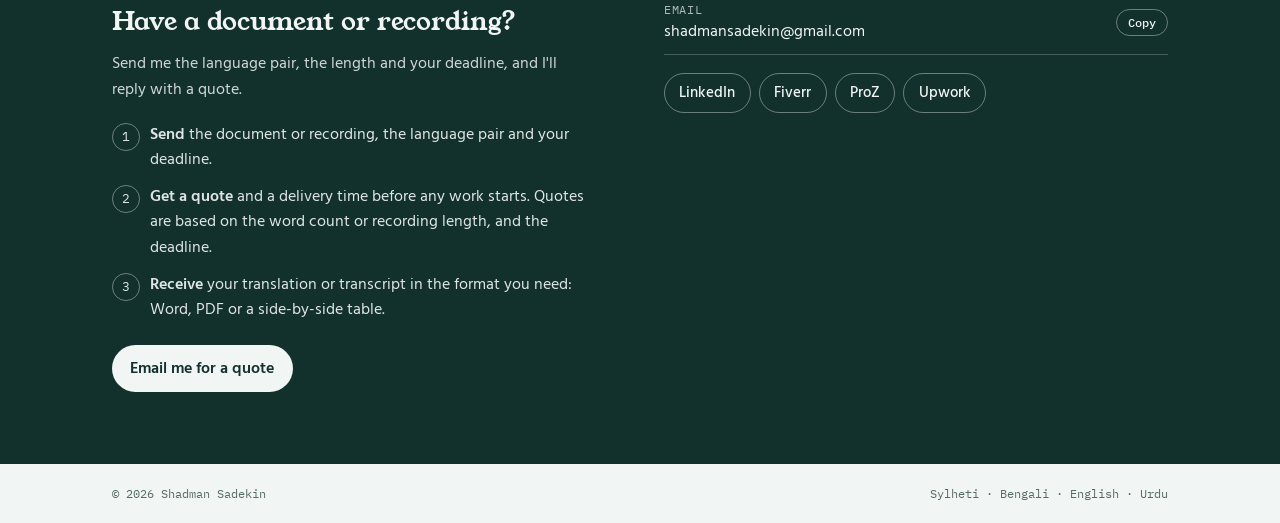
==== commit 11e2caff: "On-page SEO fixes from the on-page audit Home page: - Title leads with the service: "Sylheti & Benga" ====
--- a/index.html
+++ b/index.html
@@ -11,22 +11,22 @@
   gtag('js', new Date());
   gtag('config', 'G-CPZN73QJC6');
 </script>
-<title>Shadman Sadekin | Sylheti Translator & Interpreter, Bengali Translator</title>
-<meta name="description" content="Shadman Sadekin is a native Sylheti and Bengali translator and interpreter in Sylhet, Bangladesh. Legal translation, Sylheti transcription, interpreting and voice-over for UK, US and Canadian clients.">
+<title>Sylheti & Bengali Translator, Interpreter | Shadman Sadekin</title>
+<meta name="description" content="Native Sylheti and Bengali translator for UK courts, councils and researchers: witness statements, care plans and focus group transcripts. Request a quote.">
 <meta name="author" content="Shadman Sadekin">
 <link rel="canonical" href="https://shadmansadekin-sylheti-bengali.netlify.app/">
 <meta name="robots" content="index, follow">
 <meta property="og:type" content="profile">
-<meta property="og:title" content="Shadman Sadekin | Sylheti Translator & Interpreter, Bengali Translator">
-<meta property="og:description" content="Shadman Sadekin is a native Sylheti and Bengali translator and interpreter in Sylhet, Bangladesh. Legal translation, Sylheti transcription, interpreting and voice-over for UK, US and Canadian clients.">
+<meta property="og:title" content="Sylheti & Bengali Translator, Interpreter | Shadman Sadekin">
+<meta property="og:description" content="Native Sylheti and Bengali translator for UK courts, councils and researchers: witness statements, care plans and focus group transcripts. Request a quote.">
 <meta property="og:url" content="https://shadmansadekin-sylheti-bengali.netlify.app/">
 <meta property="og:image" content="https://shadmansadekin-sylheti-bengali.netlify.app/shadman-sadekin-sylheti-translator.jpg">
 <meta property="og:image:alt" content="Shadman Sadekin, Sylheti translator">
 <meta property="profile:first_name" content="Shadman">
 <meta property="profile:last_name" content="Sadekin">
 <meta name="twitter:card" content="summary">
-<meta name="twitter:title" content="Shadman Sadekin | Sylheti Translator & Interpreter, Bengali Translator">
-<meta name="twitter:description" content="Shadman Sadekin is a native Sylheti and Bengali translator and interpreter in Sylhet, Bangladesh. Legal translation, Sylheti transcription, interpreting and voice-over for UK, US and Canadian clients.">
+<meta name="twitter:title" content="Sylheti & Bengali Translator, Interpreter | Shadman Sadekin">
+<meta name="twitter:description" content="Native Sylheti and Bengali translator for UK courts, councils and researchers: witness statements, care plans and focus group transcripts. Request a quote.">
 <meta name="twitter:image" content="https://shadmansadekin-sylheti-bengali.netlify.app/shadman-sadekin-sylheti-translator.jpg">
 <link rel="icon" href="favicon.svg" type="image/svg+xml">
 <script type="application/ld+json">
@@ -105,7 +105,53 @@
    "https://www.fiverr.com/shadmansadekin",
    "https://www.proz.com/profile/4328783",
    "https://www.upwork.com/freelancers/~0106fdbb186510ec1e"
-  ]
+  ],
+  "description": "Native Sylheti and Bengali translator for UK courts, councils and researchers: witness statements, care plans and focus group transcripts. Request a quote.",
+  "knowsAbout": [
+   "Sylheti",
+   "Bengali",
+   "Legal translation",
+   "Audio transcription",
+   "Interpreting"
+  ],
+  "hasOfferCatalog": {
+   "@type": "OfferCatalog",
+   "name": "Sylheti and Bengali language services",
+   "itemListElement": [
+    {
+     "@type": "Offer",
+     "itemOffered": {
+      "@type": "Service",
+      "name": "Sylheti legal and court translation",
+      "description": "Witness statements, family court bundles, Section 7 reports, care plans and parenting assessments translated from English into Sylheti."
+     }
+    },
+    {
+     "@type": "Offer",
+     "itemOffered": {
+      "@type": "Service",
+      "name": "Sylheti and Bengali research transcription",
+      "description": "Timestamped, speaker-labelled transcripts of interviews and focus groups, with an English translation under each line."
+     }
+    },
+    {
+     "@type": "Offer",
+     "itemOffered": {
+      "@type": "Service",
+      "name": "Sylheti, Bengali and Urdu interpreting",
+      "description": "Consecutive, remote and sight interpreting, including Urdu and English into Bengali."
+     }
+    },
+    {
+     "@type": "Offer",
+     "itemOffered": {
+      "@type": "Service",
+      "name": "Sylheti voice-over and localisation",
+      "description": "Sylheti voice-overs, website and app text, AI assistant replies and video scripts."
+     }
+    }
+   ]
+  }
  },
  {
   "@context": "https://schema.org",
@@ -471,6 +517,20 @@
 .faq summary::after { content: "+"; font-family: var(--mono); color: var(--accent); }
 .faq[open] summary::after { content: "–"; }
 .faq p { margin: 0.5rem 0 0; color: var(--muted); }
+
+.steps { list-style: none; counter-reset: step; margin: 1.2rem 0 1.4rem; padding: 0; display: grid; gap: 0.7rem; max-width: 30rem; }
+.steps li { counter-increment: step; display: grid; grid-template-columns: 1.8rem minmax(0, 1fr); gap: 0.6rem; opacity: 0.92; }
+.steps li::before {
+  content: counter(step); font-family: var(--mono); font-size: 0.8rem; width: 1.6rem; height: 1.6rem; border-radius: 50%;
+  display: grid; place-items: center; border: 1px solid color-mix(in srgb, var(--paper) 45%, transparent); margin-top: 0.1rem;
+}
+.steps b { font-weight: 600; }
+.quote-btn {
+  display: inline-flex; align-items: center; padding: 0.65rem 1.15rem; border-radius: 999px; font-weight: 600; text-decoration: none;
+  background: var(--paper); color: var(--ink);
+}
+.quote-btn:hover { background: var(--accent); color: var(--paper); }
+.quote-btn:focus-visible { outline: 2px solid var(--accent); outline-offset: 3px; }
 </style>
 
 </head>
@@ -494,10 +554,10 @@
     <div class="wrap">
       <div>
         <p class="eyebrow">Interpreter &amp; Translator · Sylhet, Bangladesh</p>
-        <h1>Sylheti and Bengali translator and interpreter.</h1>
+        <h1>Sylheti translator and interpreter for UK legal and research work.</h1>
         <p class="lede">I'm <strong>Shadman Sadekin</strong>, a native Sylheti and Bengali speaker. I translate court papers, transcribe research interviews and interpret for businesses, for work across the UK, Canada, the US and Bangladesh.</p>
         <div class="cta">
-          <a class="btn primary" href="#contact">Get in touch</a>
+          <a class="btn primary" href="#contact">Request a quote</a>
           <a class="btn ghost" href="https://www.fiverr.com/shadmansadekin" target="_blank" rel="noopener">Hire on Fiverr</a>
           <a class="btn ghost" href="https://www.upwork.com/freelancers/~0106fdbb186510ec1e" target="_blank" rel="noopener">Hire on Upwork</a>
         </div>
@@ -868,10 +928,16 @@
       <div>
         <h2>Have a document or recording?</h2>
         <p>Send me the language pair, the length and your deadline, and I'll reply with a quote.</p>
+        <ol class="steps">
+          <li><span><b>Send</b> the document or recording, the language pair and your deadline.</span></li>
+          <li><span><b>Get a quote</b> and a delivery time before any work starts. Quotes are based on the word count or recording length, and the deadline.</span></li>
+          <li><span><b>Receive</b> your translation or transcript in the format you need: Word, PDF or a side-by-side table.</span></li>
+        </ol>
+        <a class="quote-btn" href="mailto:shadmansadekin@gmail.com?subject=Quote%20request%3A%20Sylheti%20or%20Bengali%20translation">Email me for a quote</a>
       </div>
       <div class="reach">
         <div class="reach-row">
-          <div><span class="label">Email</span><span class="val" id="email">shadmansadekin@gmail.com</span></div>
+          <div><span class="label">Email</span><a class="val" id="email" href="mailto:shadmansadekin@gmail.com?subject=Quote%20request%3A%20Sylheti%20or%20Bengali%20translation">shadmansadekin@gmail.com</a></div>
           <button type="button" class="copy" id="copy-email" data-copy="email">Copy</button>
         </div>
         <div class="profiles" aria-label="Profiles">
